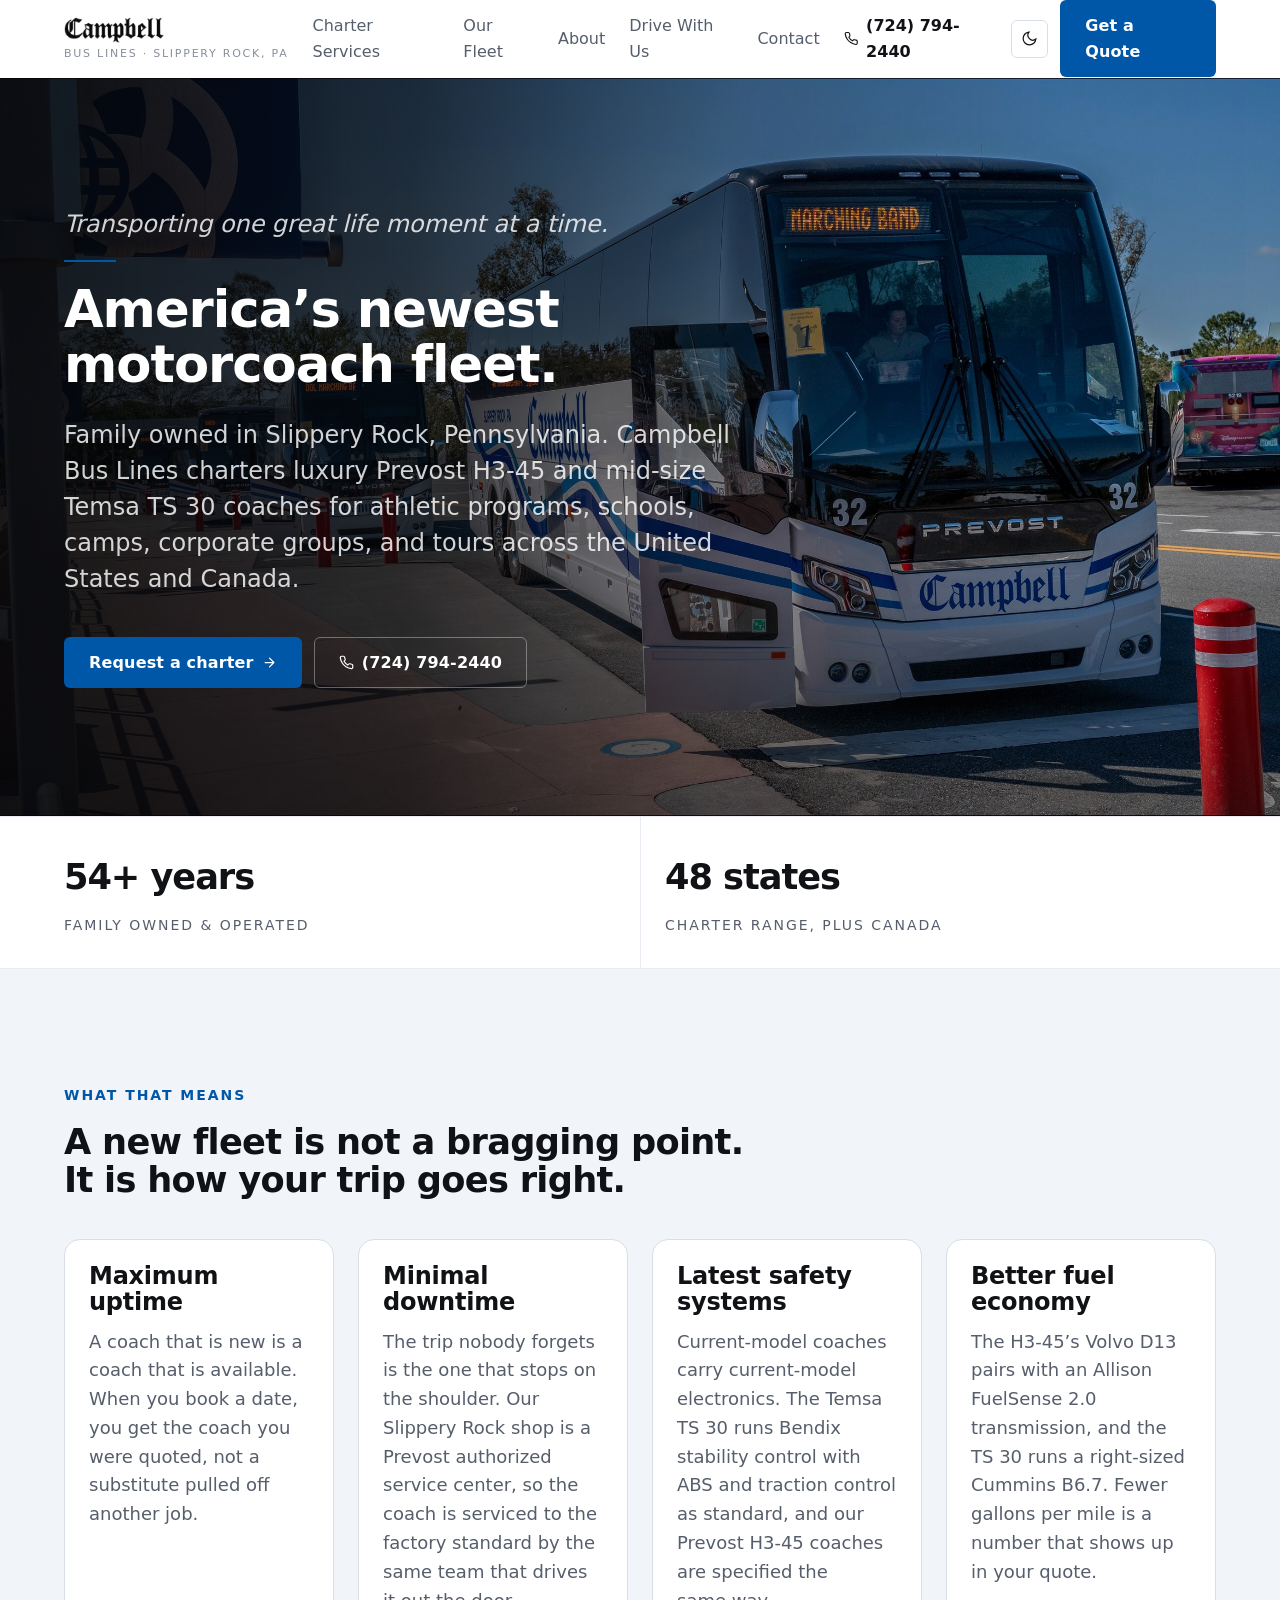
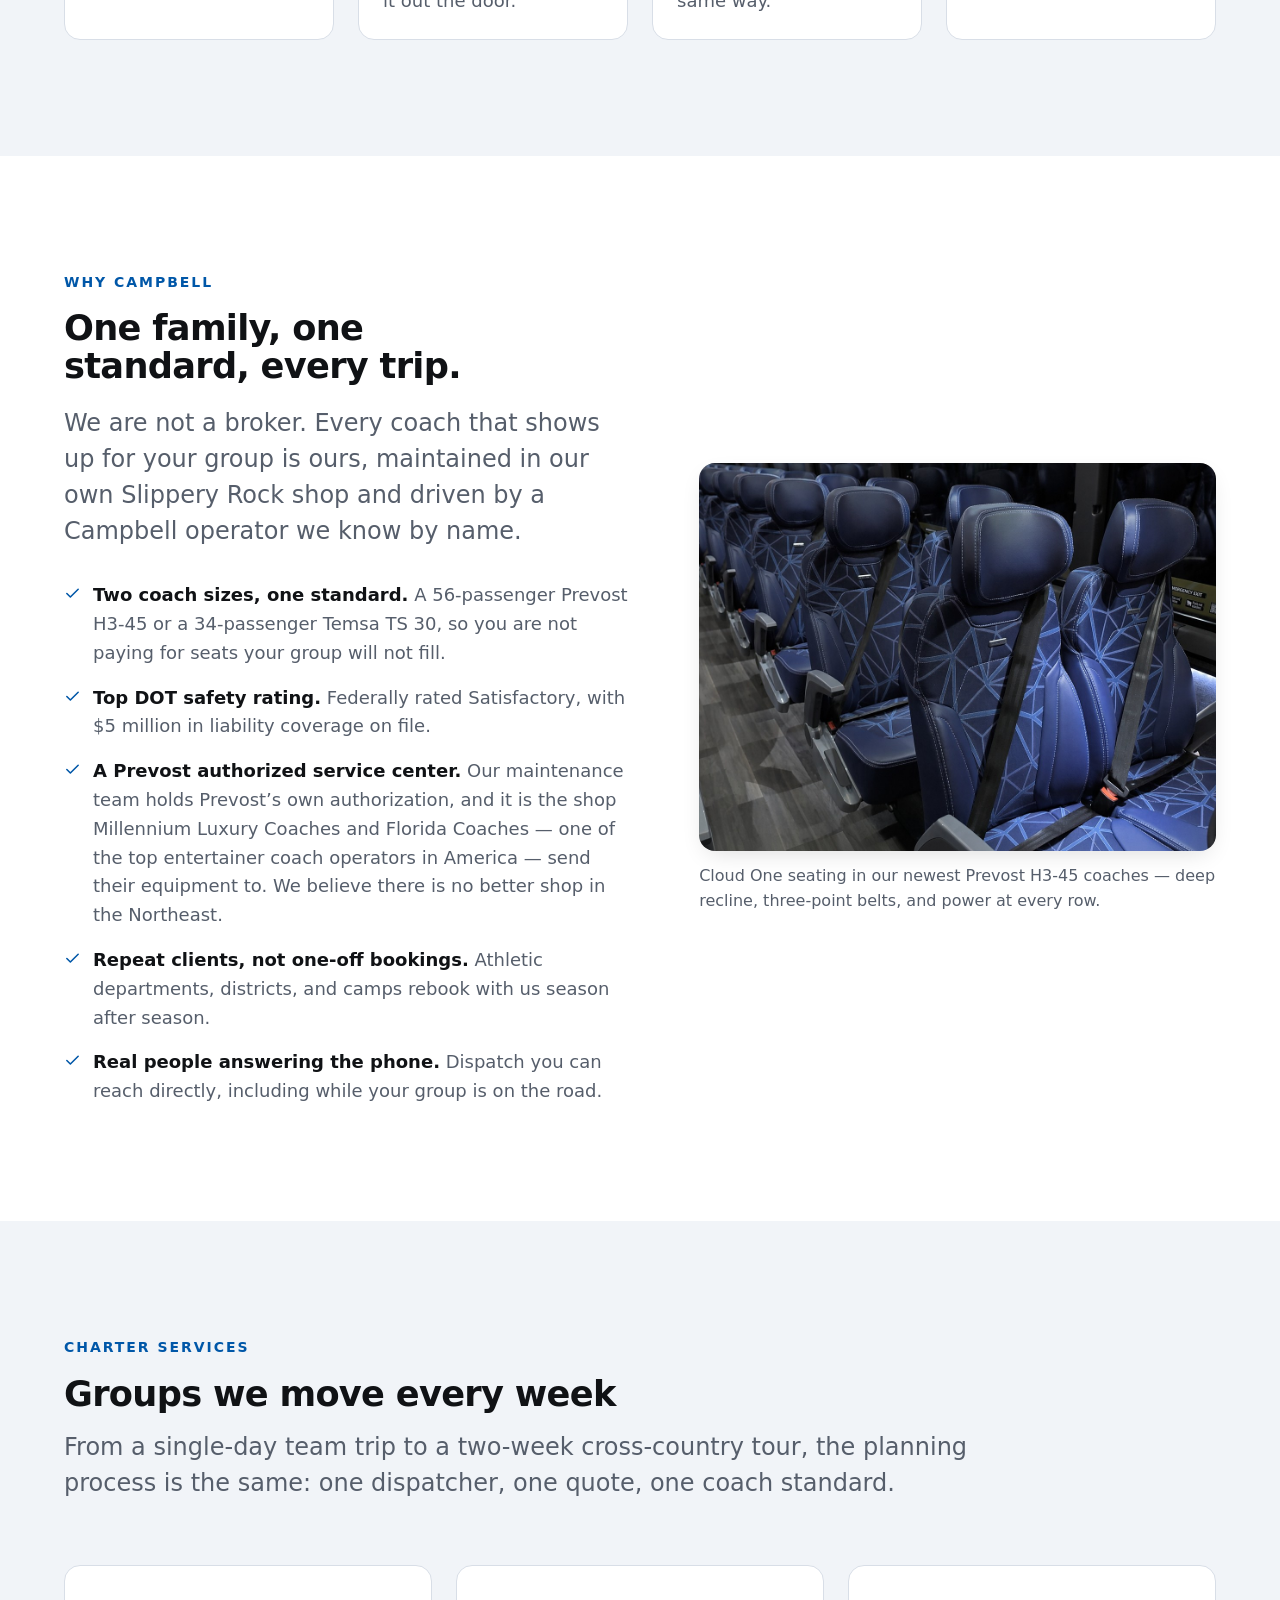
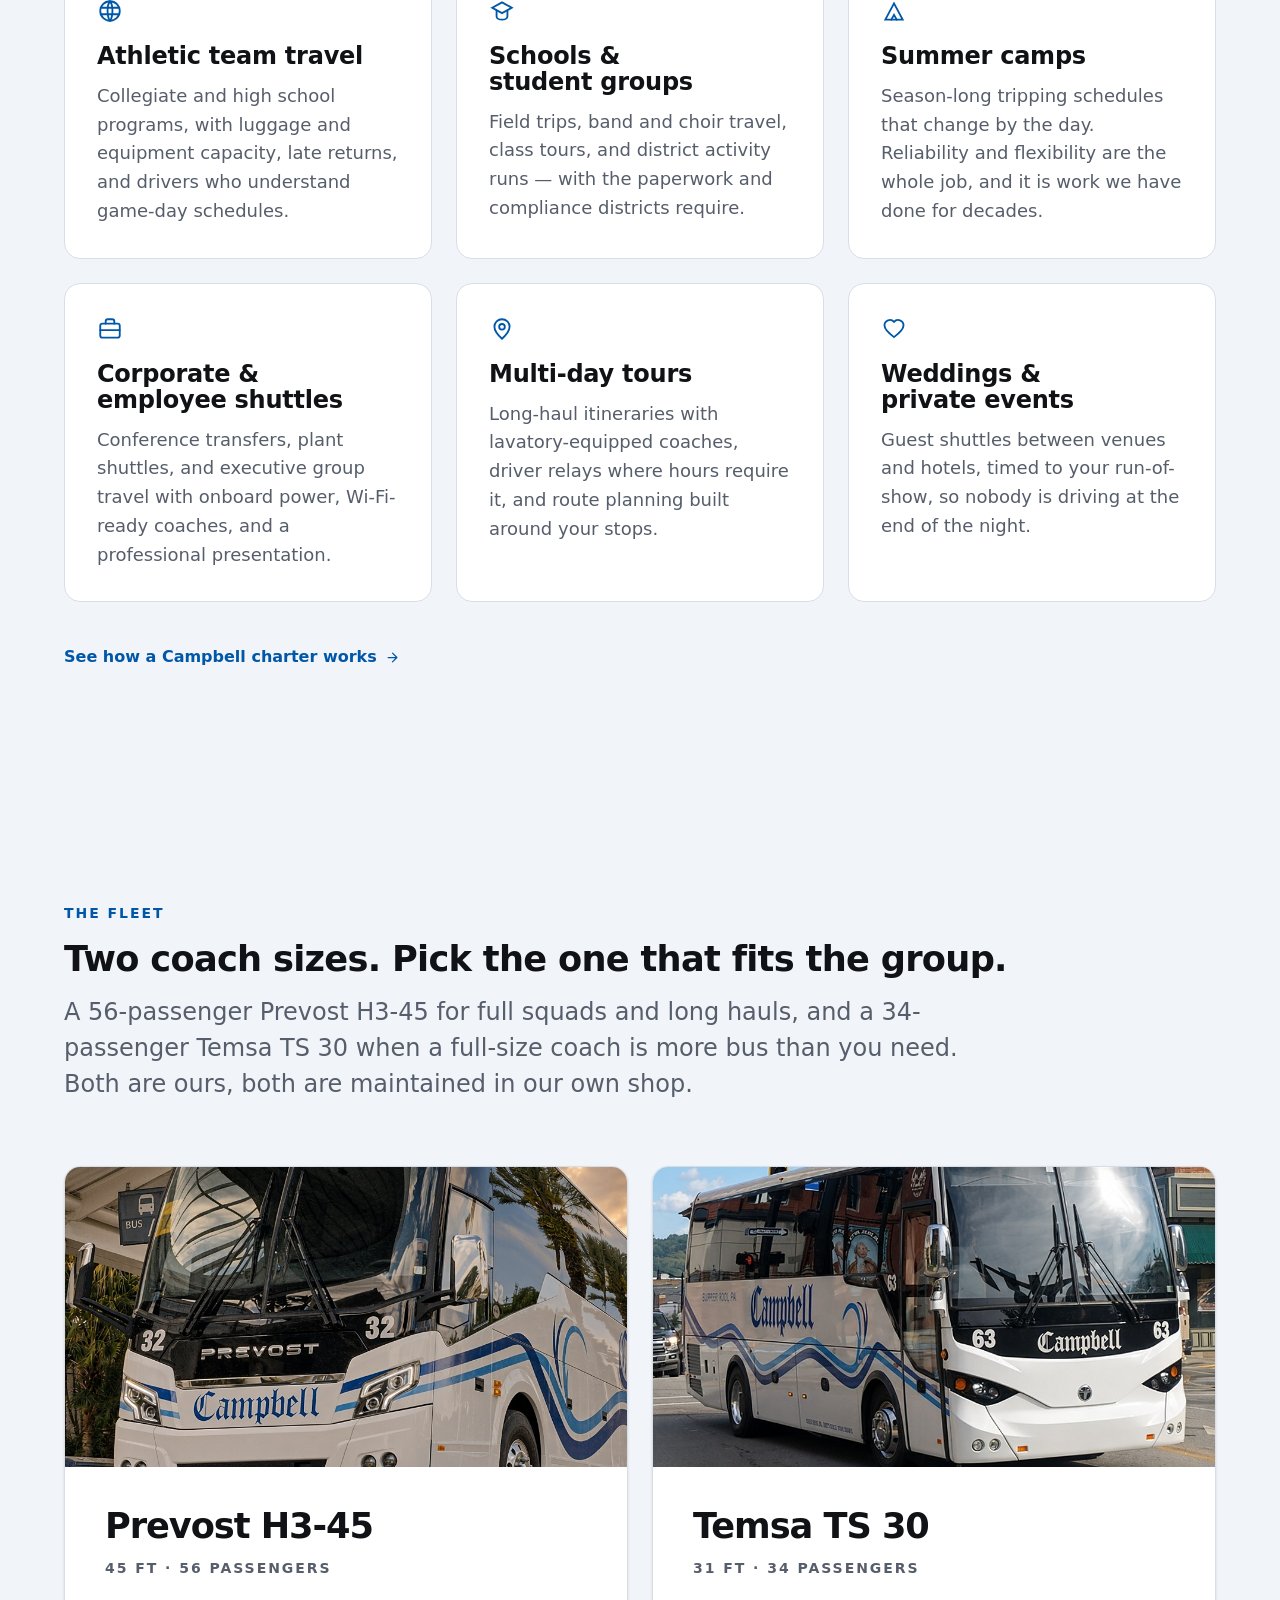
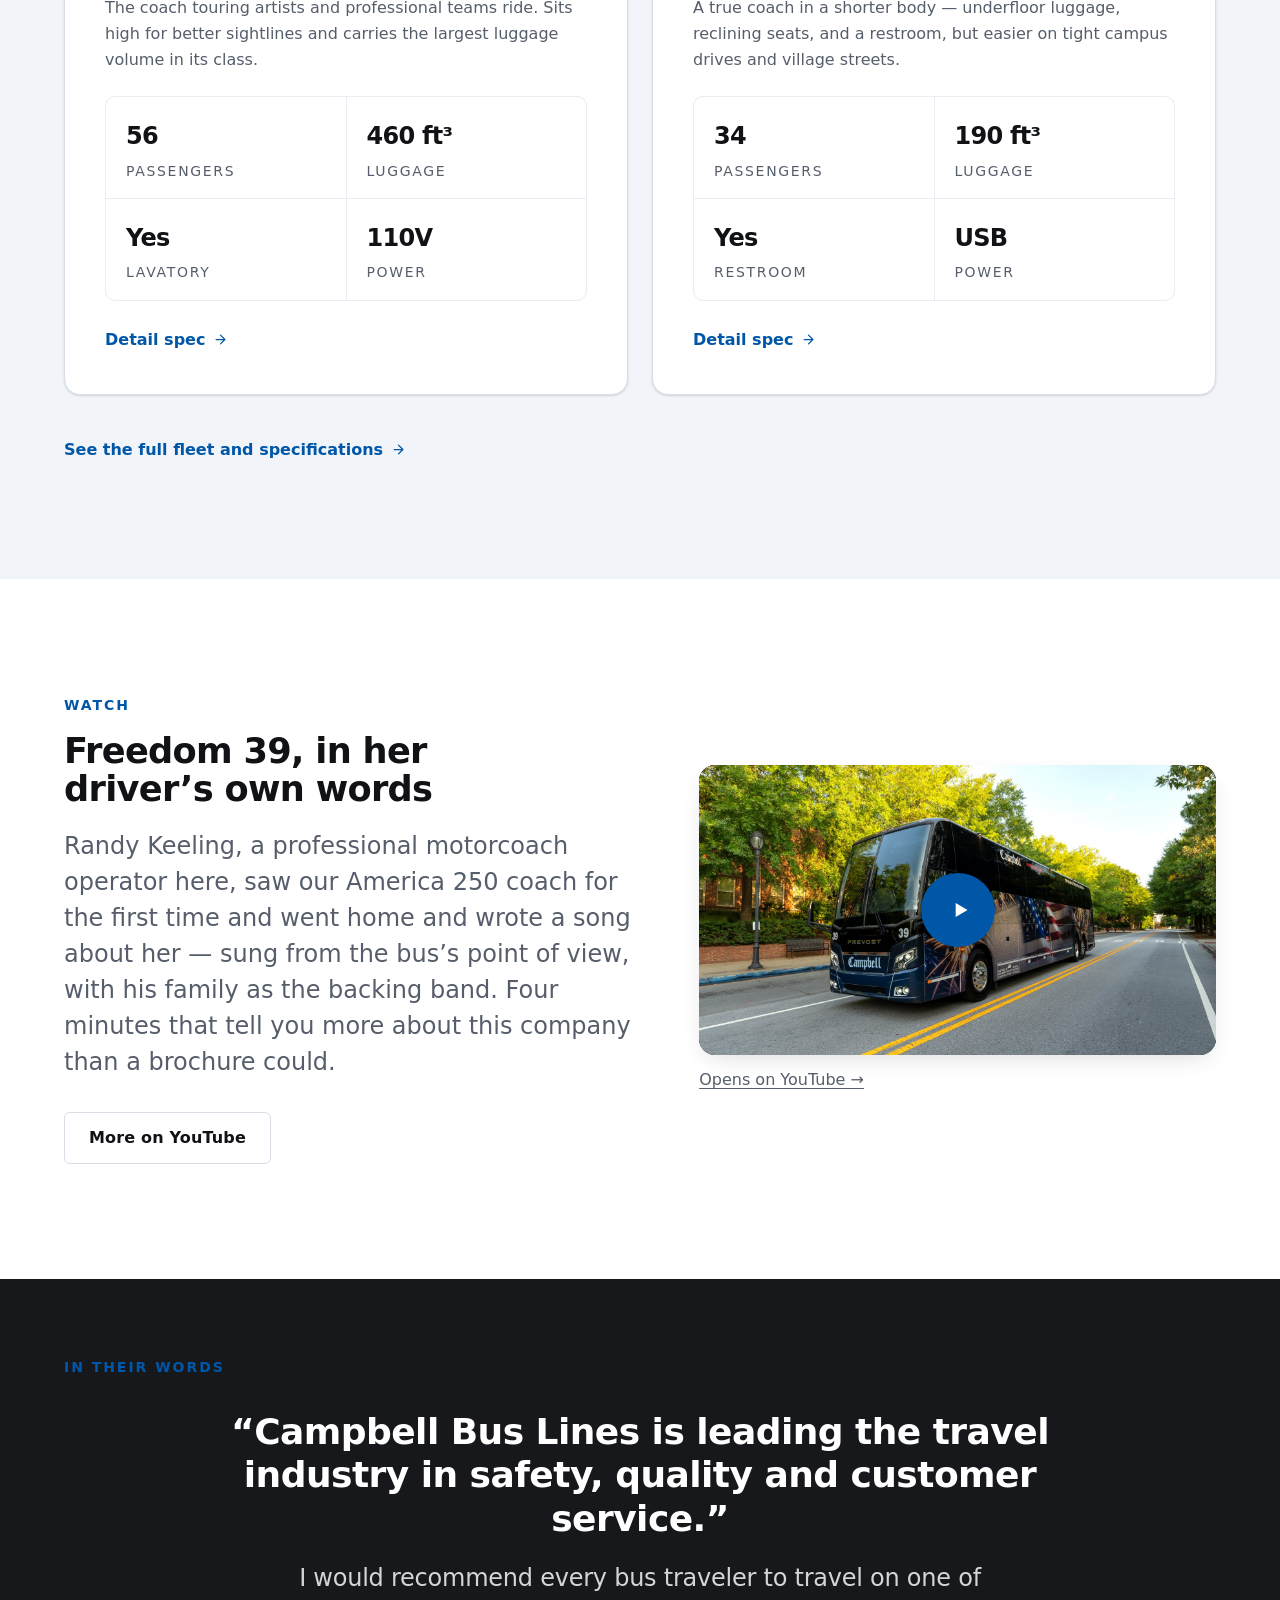
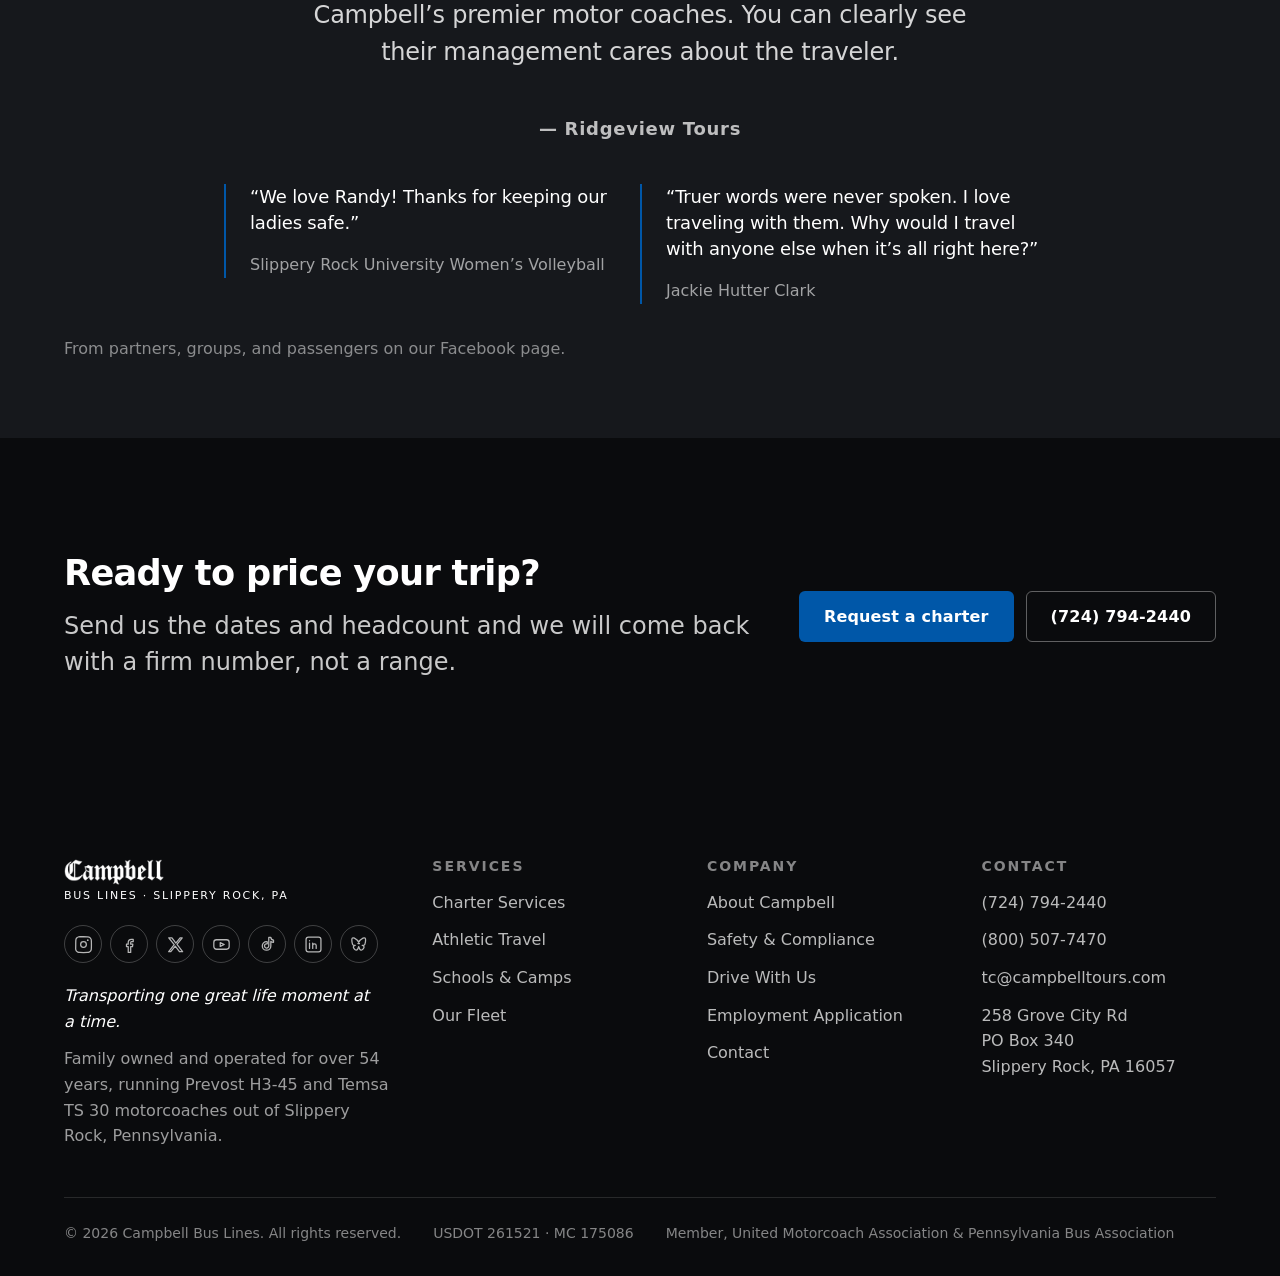
==== site/index.html @ 63ac51da "Campbell Bus Lines marketing site" ====
<!DOCTYPE html>
<html lang="en">
<head>
  <meta charset="utf-8">
  <meta name="viewport" content="width=device-width, initial-scale=1">
  <title>Campbell Bus Lines — Charter Buses & Motorcoach Rental in Slippery Rock, PA</title>
  <meta name="description" content="Family-owned charter bus company in Slippery Rock, PA, running Prevost H3-45 and Temsa TS 30 motorcoaches for athletic teams, schools, camps, corporate groups, and tours. Call (724) 794-2440.">
  <meta property="og:title" content="Campbell Bus Lines — Charter Buses & Motorcoach Rental in Slippery Rock, PA">
  <meta property="og:description" content="Family-owned charter bus company in Slippery Rock, PA, running Prevost H3-45 and Temsa TS 30 motorcoaches for athletic teams, schools, camps, corporate groups, and tours. Call (724) 794-2440.">
  <meta property="og:image" content="assets/hero-fleet-lineup.jpg">
  <meta property="og:type" content="website">
  <link rel="preconnect" href="https://api.fontshare.com" crossorigin>
  <link rel="stylesheet" href="https://api.fontshare.com/v2/css?f[]=cabinet-grotesk@700,800&f[]=satoshi@400,500,700&display=swap">
  <link rel="stylesheet" href="styles.css">
  <link rel="icon" href="favicon.svg" type="image/svg+xml">
  <script type="application/ld+json">
  {
    "@context": "https://schema.org",
    "@type": "LocalBusiness",
    "name": "Campbell Bus Lines",
    "description": "Family-owned charter bus and motorcoach company in Slippery Rock, PA, operating Prevost H3-45 and Temsa TS 30 motorcoaches.",
    "telephone": "+1-724-794-2440",
    "email": "tc@campbelltours.com",
    "url": "https://campbellbuslines.example",
    "address": {
      "@type": "PostalAddress",
      "streetAddress": "258 Grove City Rd",
      "addressLocality": "Slippery Rock",
      "addressRegion": "PA",
      "postalCode": "16057",
      "addressCountry": "US"
    },
    "areaServed": "United States and Canada"
  }
  </script>
</head>
<body>
  <header class="header">
    <div class="wrap header__inner">
      <a class="brand" href="index.html" aria-label="Campbell Bus Lines home">
        <span class="brand__text">
          <span class="brand__wordmark">
            <img class="brand__wm brand__wm--dark" src="assets/wordmark-dark.png" alt="Campbell" width="520" height="135">
            <img class="brand__wm brand__wm--light" src="assets/wordmark-light.png" alt="" width="520" height="135" aria-hidden="true">
          </span>
          <span class="brand__sub">Bus Lines &middot; Slippery Rock, PA</span>
        </span>
      </a>
      <nav class="nav" id="primary-nav" data-open="false" aria-label="Primary">
          <a href="charters.html">Charter Services</a>
          <a href="fleet.html">Our Fleet</a>
          <a href="about.html">About</a>
          <a href="drivers.html">Drive With Us</a>
          <a href="contact.html">Contact</a>
          <a class="nav__quote" href="quote.html">Get a Quote</a>
      </nav>
      <div class="header__actions">
        <a class="header__phone" href="tel:+17247942440"><svg width="15" height="15" viewBox="0 0 24 24" fill="none" stroke="currentColor" stroke-width="1.9" stroke-linecap="round"><path d="M22 16.9v3a2 2 0 0 1-2.2 2 19.8 19.8 0 0 1-8.6-3.1 19.5 19.5 0 0 1-6-6A19.8 19.8 0 0 1 2.1 4.2 2 2 0 0 1 4.1 2h3a2 2 0 0 1 2 1.7c.1 1 .4 1.9.7 2.8a2 2 0 0 1-.4 2.1L8.1 9.9a16 16 0 0 0 6 6l1.3-1.3a2 2 0 0 1 2.1-.5c.9.4 1.8.6 2.8.7a2 2 0 0 1 1.7 2z"/></svg><span>(724) 794-2440</span></a>
        <button class="icon-btn" type="button" data-theme-toggle></button>
        <a class="btn btn--primary" href="quote.html">Get a Quote</a>
        <button class="icon-btn nav-toggle" type="button" data-nav-toggle aria-controls="primary-nav" aria-expanded="false" aria-label="Toggle navigation">
          <svg width="18" height="18" viewBox="0 0 24 24" fill="none" stroke="currentColor" stroke-width="2" stroke-linecap="round"><path d="M3 6h18M3 12h18M3 18h18"/></svg>
        </button>
      </div>
    </div>
  </header>
  <main>
    <section class="hero">
      <div class="hero__media">
        <img src="assets/hero-fleet-lineup.jpg" alt="A line of Campbell Bus Lines Prevost motorcoaches waiting at a theme park bus plaza, the lead coach signed for a marching band group" width="2400" height="1350" fetchpriority="high">
      </div>
      <div class="hero__scrim"></div>
      <div class="wrap hero__inner">
        <div class="hero__content">
          <p class="hero__tagline">Transporting one great life moment at a time.</p>
          <h1>America&rsquo;s newest motorcoach fleet.</h1>
          <p>Family owned in Slippery Rock, Pennsylvania. Campbell Bus Lines charters luxury Prevost H3-45 and mid-size Temsa TS 30 coaches for athletic programs, schools, camps, corporate groups, and tours across the United States and Canada.</p>
          <div class="hero__actions">
            <a class="btn btn--primary" href="quote.html">Request a charter <svg width="15" height="15" viewBox="0 0 24 24" fill="none" stroke="currentColor" stroke-width="2" stroke-linecap="round" stroke-linejoin="round"><path d="M5 12h13M12 5l7 7-7 7"/></svg></a>
            <a class="btn btn--on-dark" href="tel:+17247942440"><svg width="15" height="15" viewBox="0 0 24 24" fill="none" stroke="currentColor" stroke-width="1.9" stroke-linecap="round"><path d="M22 16.9v3a2 2 0 0 1-2.2 2 19.8 19.8 0 0 1-8.6-3.1 19.5 19.5 0 0 1-6-6A19.8 19.8 0 0 1 2.1 4.2 2 2 0 0 1 4.1 2h3a2 2 0 0 1 2 1.7c.1 1 .4 1.9.7 2.8a2 2 0 0 1-.4 2.1L8.1 9.9a16 16 0 0 0 6 6l1.3-1.3a2 2 0 0 1 2.1-.5c.9.4 1.8.6 2.8.7a2 2 0 0 1 1.7 2z"/></svg> (724) 794-2440</a>
          </div>
        </div>
      </div>
    </section>

    <section class="stats">
      <div class="wrap stats__grid">
        <div class="stat"><div class="stat__num">54+ years</div><div class="stat__label">Family owned &amp; operated</div></div>
        <div class="stat"><div class="stat__num">48 states</div><div class="stat__label">Charter range, plus Canada</div></div>
      </div>
    </section>

    <section class="section" style="background:var(--color-surface-2)">
      <div class="wrap">
        <div class="section-head reveal" style="margin-bottom:var(--space-10)">
          <p class="eyebrow">What that means</p>
          <h2>A new fleet is not a bragging point. It is how your trip goes right.</h2>
        </div>
        <div class="cards cards--quad">
          <article class="card reveal">
            <h3>Maximum uptime</h3>
            <p>A coach that is new is a coach that is available. When you book a date, you get the coach you were quoted, not a substitute pulled off another job.</p>
          </article>
          <article class="card reveal">
            <h3>Minimal downtime</h3>
            <p>The trip nobody forgets is the one that stops on the shoulder. Our Slippery Rock shop is a Prevost authorized service center, so the coach is serviced to the factory standard by the same team that drives it out the door.</p>
          </article>
          <article class="card reveal">
            <h3>Latest safety systems</h3>
            <p>Current-model coaches carry current-model electronics. The Temsa TS 30 runs Bendix stability control with ABS and traction control as standard, and our Prevost H3-45 coaches are specified the same way.</p>
          </article>
          <article class="card reveal">
            <h3>Better fuel economy</h3>
            <p>The H3-45&rsquo;s Volvo D13 pairs with an Allison FuelSense 2.0 transmission, and the TS 30 runs a right-sized Cummins B6.7. Fewer gallons per mile is a number that shows up in your quote.</p>
          </article>
        </div>
      </div>
    </section>

    <section class="section">
      <div class="wrap">
        <div class="split">
          <div class="reveal">
            <p class="eyebrow">Why Campbell</p>
            <h2 style="font-size:var(--text-xl);margin-bottom:var(--space-5)">One family, one standard, every trip.</h2>
            <p class="lede" style="margin-bottom:var(--space-8)">We are not a broker. Every coach that shows up for your group is ours, maintained in our own Slippery Rock shop and driven by a Campbell operator we know by name.</p>
            <ul class="checklist">
              <li><svg width="17" height="17" viewBox="0 0 24 24" fill="none" stroke="currentColor" stroke-width="2.2" stroke-linecap="round" stroke-linejoin="round"><path d="M20 6 9 17l-5-5"/></svg><span><strong>Two coach sizes, one standard.</strong> A 56-passenger Prevost H3-45 or a 34-passenger Temsa TS 30, so you are not paying for seats your group will not fill.</span></li>
              <li><svg width="17" height="17" viewBox="0 0 24 24" fill="none" stroke="currentColor" stroke-width="2.2" stroke-linecap="round" stroke-linejoin="round"><path d="M20 6 9 17l-5-5"/></svg><span><strong>Top DOT safety rating.</strong> Federally rated Satisfactory, with $5 million in liability coverage on file.</span></li>
              <li><svg width="17" height="17" viewBox="0 0 24 24" fill="none" stroke="currentColor" stroke-width="2.2" stroke-linecap="round" stroke-linejoin="round"><path d="M20 6 9 17l-5-5"/></svg><span><strong>A Prevost authorized service center.</strong> Our maintenance team holds Prevost&rsquo;s own authorization, and it is the shop Millennium Luxury Coaches and Florida Coaches &mdash; one of the top entertainer coach operators in America &mdash; send their equipment to. We believe there is no better shop in the Northeast.</span></li>
              <li><svg width="17" height="17" viewBox="0 0 24 24" fill="none" stroke="currentColor" stroke-width="2.2" stroke-linecap="round" stroke-linejoin="round"><path d="M20 6 9 17l-5-5"/></svg><span><strong>Repeat clients, not one-off bookings.</strong> Athletic departments, districts, and camps rebook with us season after season.</span></li>
              <li><svg width="17" height="17" viewBox="0 0 24 24" fill="none" stroke="currentColor" stroke-width="2.2" stroke-linecap="round" stroke-linejoin="round"><path d="M20 6 9 17l-5-5"/></svg><span><strong>Real people answering the phone.</strong> Dispatch you can reach directly, including while your group is on the road.</span></li>
            </ul>
          </div>
          <div class="split__media reveal">
            <img src="assets/interior.jpg" alt="Cloud One reclining seats in blue leather and patterned fabric inside a Campbell Prevost H3-45" width="1200" height="900" loading="lazy">
            <p class="caption">Cloud One seating in our newest Prevost H3-45 coaches &mdash; deep recline, three-point belts, and power at every row.</p>
          </div>
        </div>
      </div>
    </section>

    <section class="section" style="background:var(--color-surface-2)">
      <div class="wrap">
        <div class="section-head reveal">
          <p class="eyebrow">Charter services</p>
          <h2>Groups we move every week</h2>
          <p class="lede">From a single-day team trip to a two-week cross-country tour, the planning process is the same: one dispatcher, one quote, one coach standard.</p>
        </div>
        <div class="cards">
          <article class="card reveal">
            <div class="card__icon"><svg width="26" height="26" viewBox="0 0 24 24" fill="none" stroke="currentColor" stroke-width="1.7" stroke-linecap="round"><circle cx="12" cy="12" r="9"/><path d="M12 3c3 3.2 3 14 0 18M12 3c-3 3.2-3 14 0 18M3.4 9h17.2M3.4 15h17.2"/></svg></div>
            <h3>Athletic team travel</h3>
            <p>Collegiate and high school programs, with luggage and equipment capacity, late returns, and drivers who understand game-day schedules.</p>
          </article>
          <article class="card reveal">
            <div class="card__icon"><svg width="26" height="26" viewBox="0 0 24 24" fill="none" stroke="currentColor" stroke-width="1.7" stroke-linecap="round"><path d="M3 9l9-5 9 5-9 5-9-5z"/><path d="M7 11.5V17c0 1.7 2.2 3 5 3s5-1.3 5-3v-5.5"/></svg></div>
            <h3>Schools &amp; student groups</h3>
            <p>Field trips, band and choir travel, class tours, and district activity runs — with the paperwork and compliance districts require.</p>
          </article>
          <article class="card reveal">
            <div class="card__icon"><svg width="26" height="26" viewBox="0 0 24 24" fill="none" stroke="currentColor" stroke-width="1.7" stroke-linecap="round"><path d="M4 20l8-15 8 15z"/><path d="M9.5 20l2.5-4.5 2.5 4.5"/></svg></div>
            <h3>Summer camps</h3>
            <p>Season-long tripping schedules that change by the day. Reliability and flexibility are the whole job, and it is work we have done for decades.</p>
          </article>
          <article class="card reveal">
            <div class="card__icon"><svg width="26" height="26" viewBox="0 0 24 24" fill="none" stroke="currentColor" stroke-width="1.7" stroke-linecap="round"><rect x="3" y="7" width="18" height="13" rx="2"/><path d="M8 7V5a2 2 0 0 1 2-2h4a2 2 0 0 1 2 2v2M3 13h18"/></svg></div>
            <h3>Corporate &amp; employee shuttles</h3>
            <p>Conference transfers, plant shuttles, and executive group travel with onboard power, Wi-Fi-ready coaches, and a professional presentation.</p>
          </article>
          <article class="card reveal">
            <div class="card__icon"><svg width="26" height="26" viewBox="0 0 24 24" fill="none" stroke="currentColor" stroke-width="1.7" stroke-linecap="round"><path d="M12 21s7-6.2 7-11a7 7 0 1 0-14 0c0 4.8 7 11 7 11z"/><circle cx="12" cy="10" r="2.6"/></svg></div>
            <h3>Multi-day tours</h3>
            <p>Long-haul itineraries with lavatory-equipped coaches, driver relays where hours require it, and route planning built around your stops.</p>
          </article>
          <article class="card reveal">
            <div class="card__icon"><svg width="26" height="26" viewBox="0 0 24 24" fill="none" stroke="currentColor" stroke-width="1.7" stroke-linecap="round"><path d="M20.8 8.6a5 5 0 0 0-8.8-3.2A5 5 0 0 0 3.2 8.6C3.2 13 12 19.5 12 19.5s8.8-6.5 8.8-10.9z"/></svg></div>
            <h3>Weddings &amp; private events</h3>
            <p>Guest shuttles between venues and hotels, timed to your run-of-show, so nobody is driving at the end of the night.</p>
          </article>
        </div>
        <p style="margin-top:var(--space-10)"><a class="link-arrow" href="charters.html">See how a Campbell charter works <svg width="15" height="15" viewBox="0 0 24 24" fill="none" stroke="currentColor" stroke-width="2" stroke-linecap="round" stroke-linejoin="round"><path d="M5 12h13M12 5l7 7-7 7"/></svg></a></p>
      </div>
    </section>

    <section class="section" style="background:var(--color-surface-2)">
      <div class="wrap">
        <div class="section-head reveal">
          <p class="eyebrow">The fleet</p>
          <h2>Two coach sizes. Pick the one that fits the group.</h2>
          <p class="lede">A 56-passenger Prevost H3-45 for full squads and long hauls, and a 34-passenger Temsa TS 30 when a full-size coach is more bus than you need. Both are ours, both are maintained in our own shop.</p>
        </div>
        <div class="showroom showroom--2up">
          <article class="coach reveal">
            <div class="coach__media">
              <picture>
                <source media="(max-width: 760px)" srcset="assets/coach-h345-mobile.jpg">
                <img src="assets/coach-h345.jpg" alt="A white Prevost H3-45 luxury touring motorcoach in Campbell livery" width="1600" height="1066" loading="lazy">
              </picture>
            </div>
            <div class="coach__body">
              <div class="coach__head">
                <h3 class="coach__name">Prevost H3-45</h3>
                <span class="coach__sub">45 ft &middot; 56 passengers</span>
              </div>
              <p class="coach__lede">The coach touring artists and professional teams ride. Sits high for better sightlines and carries the largest luggage volume in its class.</p>
              <div class="coach__figures"><div class="figure"><div class="figure__num">56</div><div class="figure__label">Passengers</div></div><div class="figure"><div class="figure__num">460 ft&sup3;</div><div class="figure__label">Luggage</div></div><div class="figure"><div class="figure__num">Yes</div><div class="figure__label">Lavatory</div></div><div class="figure"><div class="figure__num">110V</div><div class="figure__label">Power</div></div></div>
              <a class="link-arrow" href="fleet.html">Detail spec <svg width="15" height="15" viewBox="0 0 24 24" fill="none" stroke="currentColor" stroke-width="2" stroke-linecap="round" stroke-linejoin="round"><path d="M5 12h13M12 5l7 7-7 7"/></svg></a>
            </div>
          </article>
          <article class="coach reveal">
            <div class="coach__media">
              <picture>
                <source media="(max-width: 760px)" srcset="assets/coach-ts30-mobile.jpg">
                <img src="assets/coach-ts30.jpg" alt="A white Temsa TS 30 mid-size coach in Campbell livery" width="1600" height="1066" loading="lazy">
              </picture>
            </div>
            <div class="coach__body">
              <div class="coach__head">
                <h3 class="coach__name">Temsa TS 30</h3>
                <span class="coach__sub">31 ft &middot; 34 passengers</span>
              </div>
              <p class="coach__lede">A true coach in a shorter body — underfloor luggage, reclining seats, and a restroom, but easier on tight campus drives and village streets.</p>
              <div class="coach__figures"><div class="figure"><div class="figure__num">34</div><div class="figure__label">Passengers</div></div><div class="figure"><div class="figure__num">190 ft&sup3;</div><div class="figure__label">Luggage</div></div><div class="figure"><div class="figure__num">Yes</div><div class="figure__label">Restroom</div></div><div class="figure"><div class="figure__num">USB</div><div class="figure__label">Power</div></div></div>
              <a class="link-arrow" href="fleet.html">Detail spec <svg width="15" height="15" viewBox="0 0 24 24" fill="none" stroke="currentColor" stroke-width="2" stroke-linecap="round" stroke-linejoin="round"><path d="M5 12h13M12 5l7 7-7 7"/></svg></a>
            </div>
          </article>
        </div>
        <p style="margin-top:var(--space-10)"><a class="link-arrow" href="fleet.html">See the full fleet and specifications <svg width="15" height="15" viewBox="0 0 24 24" fill="none" stroke="currentColor" stroke-width="2" stroke-linecap="round" stroke-linejoin="round"><path d="M5 12h13M12 5l7 7-7 7"/></svg></a></p>
      </div>
    </section>

    <section class="section">
      <div class="wrap">
        <div class="split">
          <div class="reveal">
            <p class="eyebrow">Watch</p>
            <h2 style="font-size:var(--text-xl);margin-bottom:var(--space-5)">Freedom 39, in her driver’s own words</h2>
            <p class="lede" style="margin-bottom:var(--space-8)">Randy Keeling, a professional motorcoach operator here, saw our America 250 coach for the first time and went home and wrote a song about her — sung from the bus’s point of view, with his family as the backing band. Four minutes that tell you more about this company than a brochure could.</p>
            <a class="btn btn--ghost" href="https://www.youtube.com/@campbellbuspa" target="_blank" rel="noopener noreferrer">More on YouTube</a>
          </div>
          <div class="reveal">
            <a class="video" href="https://youtu.be/upIA_kOGDcA" target="_blank" rel="noopener noreferrer" aria-label="Watch Freedom 39, in her driver’s own words on YouTube">
            <span class="video__play" aria-hidden="true">
              <span class="video__ring"><svg width="26" height="26" viewBox="0 0 24 24" fill="currentColor" aria-hidden="true"><path d="M8 5.5v13l11-6.5z"/></svg></span>
            </span>
            <img src="assets/freedom39-poster.jpg" alt="Freedom 39, the America 250 commemorative Prevost H3-45, parked on a tree-lined street" width="1600" height="900" loading="lazy">
          </a>
          <p class="video__fallback"><a href="https://youtu.be/upIA_kOGDcA" target="_blank" rel="noopener noreferrer">Opens on YouTube &rarr;</a></p>
          </div>
        </div>
      </div>
    </section>

    <section class="section section--tight band">
      <div class="wrap">
        <p class="eyebrow">In their words</p>
        <figure class="quote quote--feature" style="margin-top:var(--space-8)">
          <blockquote>
            <span class="quote__lead">&ldquo;Campbell Bus Lines is leading the travel industry in safety, quality and customer service.&rdquo;</span>
            <span class="quote__rest">I would recommend every bus traveler to travel on one of Campbell&rsquo;s premier motor coaches. You can clearly see their management cares about the traveler.</span>
          </blockquote>
          <figcaption style="color:rgba(255,255,255,.72)">&mdash; Ridgeview Tours</figcaption>
        </figure>
        <div class="quotes quotes--wall" style="margin-top:var(--space-10)">
          <figure class="quote"><blockquote>&ldquo;We love Randy! Thanks for keeping our ladies safe.&rdquo;</blockquote><figcaption>Slippery Rock University Women&rsquo;s Volleyball</figcaption></figure>
          <figure class="quote"><blockquote>&ldquo;Truer words were never spoken. I love traveling with them. Why would I travel with anyone else when it&rsquo;s all right here?&rdquo;</blockquote><figcaption>Jackie Hutter Clark</figcaption></figure>
        </div>
        <p class="muted" style="margin-top:var(--space-8);font-size:var(--text-sm);color:rgba(255,255,255,.5)">From partners, groups, and passengers on our Facebook page.</p>
      </div>
    </section>

    <section class="section band" style="background:var(--color-ink)">
      <div class="wrap band__inner">
        <div>
          <h2 style="margin-bottom:var(--space-4)">Ready to price your trip?</h2>
          <p class="lede">Send us the dates and headcount and we will come back with a firm number, not a range.</p>
        </div>
        <div style="display:flex;flex-wrap:wrap;gap:var(--space-3)">
          <a class="btn btn--primary" href="quote.html">Request a charter</a>
          <a class="btn btn--on-dark" href="tel:+17247942440">(724) 794-2440</a>
        </div>
      </div>
    </section>
  </main>
  <footer class="footer">
    <div class="wrap">
      <div class="footer__grid">
        <div>
          <a class="brand" href="index.html" aria-label="Campbell Bus Lines home">
        <span class="brand__text">
          <span class="brand__wordmark">
            <img class="brand__wm brand__wm--dark" src="assets/wordmark-dark.png" alt="Campbell" width="520" height="135">
            <img class="brand__wm brand__wm--light" src="assets/wordmark-light.png" alt="" width="520" height="135" aria-hidden="true">
          </span>
          <span class="brand__sub">Bus Lines &middot; Slippery Rock, PA</span>
        </span>
      </a>
          <div class="social-row social-row--footer"><a class="social-link" href="https://www.instagram.com/campbellbuspa/" target="_blank" rel="noopener noreferrer" aria-label="Campbell Bus Lines on Instagram" title="Instagram"><svg width="19" height="19" viewBox="0 0 24 24" fill="none" stroke="currentColor" stroke-width="1.6" stroke-linecap="round" stroke-linejoin="round" aria-hidden="true"><path d="M12 2.2c3.2 0 3.6 0 4.9.07 1.2.05 1.8.25 2.2.42.6.23 1 .5 1.4 1 .5.4.8.8 1 1.4.2.4.4 1 .4 2.2.1 1.3.1 1.7.1 4.9s0 3.6-.1 4.9c0 1.2-.2 1.8-.4 2.2a3.7 3.7 0 0 1-1 1.4c-.4.5-.8.8-1.4 1-.4.2-1 .4-2.2.4-1.3.1-1.7.1-4.9.1s-3.6 0-4.9-.1c-1.2 0-1.8-.2-2.2-.4a3.7 3.7 0 0 1-1.4-1 3.7 3.7 0 0 1-1-1.4c-.2-.4-.4-1-.4-2.2C2.2 15.6 2.2 15.2 2.2 12s0-3.6.1-4.9c0-1.2.2-1.8.4-2.2a3.7 3.7 0 0 1 1-1.4c.4-.5.8-.8 1.4-1 .4-.2 1-.4 2.2-.4C8.4 2.2 8.8 2.2 12 2.2z"/><circle cx="12" cy="12" r="3.6"/><circle cx="17.4" cy="6.6" r="1.1" fill="currentColor" stroke="none"/></svg></a><a class="social-link" href="https://www.facebook.com/campbellbuspa" target="_blank" rel="noopener noreferrer" aria-label="Campbell Bus Lines on Facebook" title="Facebook"><svg width="19" height="19" viewBox="0 0 24 24" fill="none" stroke="currentColor" stroke-width="1.6" stroke-linecap="round" stroke-linejoin="round" aria-hidden="true"><path d="M14.5 8.5h2.2V5.6h-2.4c-2.4 0-3.9 1.5-3.9 4v2H8.2v3h2.2V22h3.1v-7.4h2.3l.4-3h-2.7v-1.7c0-.9.3-1.4 1-1.4z"/></svg></a><a class="social-link" href="https://x.com/campbellbuspa" target="_blank" rel="noopener noreferrer" aria-label="Campbell Bus Lines on X" title="X"><svg width="19" height="19" viewBox="0 0 24 24" fill="none" stroke="currentColor" stroke-width="1.6" stroke-linecap="round" stroke-linejoin="round" aria-hidden="true"><path d="M3.5 3.5h4l5 6.7 5.3-6.7h2.7l-6.6 8.3 7.1 9.2h-4l-5.3-7-5.6 7H3.4l7-8.8z"/></svg></a><a class="social-link" href="https://www.youtube.com/@campbellbuspa" target="_blank" rel="noopener noreferrer" aria-label="Campbell Bus Lines on YouTube" title="YouTube"><svg width="19" height="19" viewBox="0 0 24 24" fill="none" stroke="currentColor" stroke-width="1.6" stroke-linecap="round" stroke-linejoin="round" aria-hidden="true"><rect x="2.3" y="6" width="19.4" height="12" rx="3.4"/><path d="M10.4 9.6l5 2.4-5 2.4z"/></svg></a><a class="social-link" href="https://www.tiktok.com/@campbellbuspa" target="_blank" rel="noopener noreferrer" aria-label="Campbell Bus Lines on TikTok" title="TikTok"><svg width="19" height="19" viewBox="0 0 24 24" fill="none" stroke="currentColor" stroke-width="1.6" stroke-linecap="round" stroke-linejoin="round" aria-hidden="true"><path d="M13.6 3h2.6c.2 2 1.4 3.4 3.4 3.6v2.6c-1.3 0-2.5-.4-3.4-1.1v5.7a5.4 5.4 0 1 1-5.4-5.4c.3 0 .6 0 .9.1v2.7a2.7 2.7 0 1 0 1.9 2.6z"/></svg></a><a class="social-link" href="https://www.linkedin.com/company/campbell-bus-lines" target="_blank" rel="noopener noreferrer" aria-label="Campbell Bus Lines on LinkedIn" title="LinkedIn"><svg width="19" height="19" viewBox="0 0 24 24" fill="none" stroke="currentColor" stroke-width="1.6" stroke-linecap="round" stroke-linejoin="round" aria-hidden="true"><rect x="2.6" y="2.6" width="18.8" height="18.8" rx="3"/><path d="M7 10.4V17M7 7.2v.1M11 17v-3.6a2.2 2.2 0 0 1 4.4 0V17M11 10.4V17"/></svg></a><a class="social-link" href="https://bsky.app/profile/campbellbuspa.bsky.social" target="_blank" rel="noopener noreferrer" aria-label="Campbell Bus Lines on Bluesky" title="Bluesky"><svg width="19" height="19" viewBox="0 0 24 24" fill="none" stroke="currentColor" stroke-width="1.6" stroke-linecap="round" stroke-linejoin="round" aria-hidden="true"><path d="M12 10.8C10.9 8.7 8 4.9 5.6 3.9 3.2 2.9 2.3 4.2 2.3 6c0 1.5.6 4.9.9 5.6.6 1.4 2 1.8 3.4 1.6-2.3.4-3 1.9-1.7 3.7 1.3 1.8 3.4 3.2 4.6 1.2.5-.8 1-2.3 1.5-3.5.5 1.2 1 2.7 1.5 3.5 1.2 2 3.3.6 4.6-1.2 1.3-1.8.6-3.3-1.7-3.7 1.4.2 2.8-.2 3.4-1.6.3-.7.9-4.1.9-5.6 0-1.8-.9-3.1-3.3-2.1-2.4 1-5.3 4.8-6.4 6.9z"/></svg></a></div>
          <p class="muted" style="margin-top:var(--space-5);max-width:34ch;font-size:var(--text-sm);color:rgba(255,255,255,.6)">
            <em class="footer__tagline">Transporting one great life moment at a time.</em>
            Family owned and operated for over 54 years, running Prevost H3-45 and Temsa TS 30 motorcoaches out of Slippery Rock, Pennsylvania.
          </p>
        </div>
        <div>
          <h3>Services</h3>
          <ul>
            <li><a href="charters.html">Charter Services</a></li>
            <li><a href="charters.html#athletics">Athletic Travel</a></li>
            <li><a href="charters.html#schools">Schools &amp; Camps</a></li>
            <li><a href="fleet.html">Our Fleet</a></li>
          </ul>
        </div>
        <div>
          <h3>Company</h3>
          <ul>
            <li><a href="about.html">About Campbell</a></li>
            <li><a href="about.html#safety">Safety &amp; Compliance</a></li>
            <li><a href="drivers.html">Drive With Us</a></li>
            <li><a href="apply.html">Employment Application</a></li>
            <li><a href="contact.html">Contact</a></li>
          </ul>
        </div>
        <div>
          <h3>Contact</h3>
          <ul>
            <li><a href="tel:+17247942440">(724) 794-2440</a></li>
            <li><a href="tel:+18005077470">(800) 507-7470</a></li>
            <li><a href="mailto:tc@campbelltours.com">tc@campbelltours.com</a></li>
            <li>258 Grove City Rd<br>PO Box 340<br>Slippery Rock, PA 16057</li>
          </ul>
        </div>
      </div>
      <div class="footer__bottom">
        <span>&copy; 2026 Campbell Bus Lines. All rights reserved.</span>
        <span>USDOT 261521 &middot; MC 175086</span>
        <span>Member, United Motorcoach Association &amp; Pennsylvania Bus Association</span>
      </div>
    </div>
  </footer>
  <script src="main.js"></script>
</body>
</html>
---- site/styles.css ----
/* Campbell Bus Lines — design tokens + base */
:root {
  --text-xs: clamp(0.75rem, 0.7rem + 0.25vw, 0.875rem);
  --text-sm: clamp(0.875rem, 0.8rem + 0.35vw, 1rem);
  --text-base: clamp(1rem, 0.95rem + 0.25vw, 1.125rem);
  --text-lg: clamp(1.125rem, 1rem + 0.75vw, 1.5rem);
  --text-xl: clamp(1.5rem, 1.2rem + 1.25vw, 2.25rem);
  --text-2xl: clamp(2rem, 1.2rem + 2.5vw, 3.5rem);
  --text-3xl: clamp(2.5rem, 1rem + 4vw, 4.5rem);

  --space-1: .25rem; --space-2: .5rem; --space-3: .75rem; --space-4: 1rem;
  --space-5: 1.25rem; --space-6: 1.5rem; --space-8: 2rem; --space-10: 2.5rem;
  --space-12: 3rem; --space-16: 4rem; --space-20: 5rem; --space-24: 6rem; --space-32: 8rem;

  --radius-sm: .375rem; --radius-md: .625rem; --radius-lg: 1rem;
  --font-display: 'Cabinet Grotesk', 'Satoshi', system-ui, sans-serif;
  --font-body: 'Satoshi', 'Inter', system-ui, sans-serif;
  --maxw: 1200px;
  --ease: cubic-bezier(.16,1,.3,1);
}

:root, [data-theme='light'] {
  /* Livery palette: PREV 000 white body, MIX 571 black, 3M Olympic Blue 220-57 */
  --color-bg: #ffffff;
  --color-surface: #ffffff;
  --color-surface-2: #f1f4f8;
  --color-surface-offset: #e7ecf3;
  --color-ink: #0a0b0d;          /* coach black, MIX 571 */
  --color-ink-2: #16181c;
  --color-text: #101215;
  --color-text-muted: #565e6b;
  --color-text-faint: #878f9c;
  --color-text-inverse: #ffffff;
  --color-border: #d8dee7;
  --color-divider: #e9edf3;
  --color-accent: #0057a8;       /* Olympic Blue */
  --color-accent-hover: #00457f;
  --color-accent-soft: #e4eef9;
  --shadow-sm: 0 1px 2px rgba(10,11,13,.08), 0 1px 3px rgba(10,11,13,.06);
  --shadow-md: 0 8px 24px -8px rgba(10,11,13,.16);
  --shadow-lg: 0 24px 60px -20px rgba(10,11,13,.26);
}

[data-theme='dark'] {
  --color-bg: #0a0b0d;
  --color-surface: #14161a;
  --color-surface-2: #1a1d22;
  --color-surface-offset: #22262d;
  --color-ink: #000000;
  --color-ink-2: #121418;
  --color-text: #eaedf2;
  --color-text-muted: #9ba3b0;
  --color-text-faint: #6e7683;
  --color-text-inverse: #0a0b0d;
  --color-border: #2a2f37;
  --color-divider: #1f232a;
  --color-accent: #59a5f0;
  --color-accent-hover: #7fbcf7;
  --color-accent-soft: #10233a;
  --shadow-sm: 0 1px 2px rgba(0,0,0,.4);
  --shadow-md: 0 8px 24px -8px rgba(0,0,0,.55);
  --shadow-lg: 0 24px 60px -20px rgba(0,0,0,.7);
}

*, *::before, *::after { box-sizing: border-box; }
* { margin: 0; }
html { -webkit-text-size-adjust: 100%; scroll-behavior: smooth; }
body {
  background: var(--color-bg);
  color: var(--color-text);
  font-family: var(--font-body);
  font-size: var(--text-base);
  line-height: 1.6;
  -webkit-font-smoothing: antialiased;
  overflow-x: hidden;
}
img, svg, video { display: block; max-width: 100%; }
img { height: auto; }
a { color: inherit; text-decoration: none; }
h1, h2, h3, h4 { font-family: var(--font-display); line-height: 1.08; letter-spacing: -.02em; font-weight: 700; text-wrap: balance; }
p { text-wrap: pretty; }
:focus-visible { outline: 2px solid var(--color-accent); outline-offset: 3px; border-radius: var(--radius-sm); }

.wrap { width: 100%; max-width: var(--maxw); margin-inline: auto; padding-inline: var(--space-6); }
.section { padding-block: clamp(var(--space-16), 9vw, var(--space-32)); }
.section--tight { padding-block: clamp(var(--space-12), 6vw, var(--space-20)); }
.eyebrow {
  font-size: var(--text-xs); letter-spacing: .14em; text-transform: uppercase;
  font-weight: 600; color: var(--color-accent); margin-bottom: var(--space-4);
}
.lede { font-size: var(--text-lg); color: var(--color-text-muted); max-width: 62ch; line-height: 1.5; }
.muted { color: var(--color-text-muted); }
.rule { height: 1px; background: var(--color-divider); border: 0; }

/* ---------- buttons ---------- */
.btn {
  display: inline-flex; align-items: center; gap: var(--space-2);
  font-size: var(--text-sm); font-weight: 600; letter-spacing: .01em;
  padding: var(--space-3) var(--space-6); border-radius: var(--radius-sm);
  border: 1px solid transparent; cursor: pointer; font-family: var(--font-body);
  transition: background .2s var(--ease), color .2s var(--ease), border-color .2s var(--ease), transform .2s var(--ease);
}
.btn:hover { transform: translateY(-1px); }
.btn--primary { background: var(--color-accent); color: #fff; }
.btn--primary:hover { background: var(--color-accent-hover); }
[data-theme='dark'] .btn--primary { color: #05121f; }
.btn--ghost { border-color: var(--color-border); color: var(--color-text); }
.btn--ghost:hover { border-color: var(--color-text); }
.btn--on-dark { border-color: rgba(255,255,255,.35); color: #fff; }
.btn--on-dark:hover { background: rgba(255,255,255,.1); border-color: #fff; }
.link-arrow { display: inline-flex; align-items: center; gap: var(--space-2); font-size: var(--text-sm); font-weight: 600; color: var(--color-accent); }
.link-arrow svg { transition: transform .25s var(--ease); }
.link-arrow:hover svg { transform: translateX(4px); }

/* ---------- header ---------- */
.header {
  position: sticky; top: 0; z-index: 60;
  background: color-mix(in oklab, var(--color-bg) 88%, transparent);
  backdrop-filter: blur(14px);
  border-bottom: 1px solid transparent;
  transition: border-color .3s var(--ease), background .3s var(--ease);
}
.header--scrolled { border-bottom-color: var(--color-divider); }
.header__inner { display: flex; align-items: center; gap: var(--space-6); min-height: 74px; }
.brand { display: flex; align-items: center; gap: var(--space-3); flex-shrink: 0; }
.brand__mark { color: var(--color-accent); }
.brand__text { display: flex; flex-direction: column; line-height: 1.05; }
.brand__name { font-family: var(--font-display); font-weight: 700; font-size: 1.0625rem; letter-spacing: -.01em; }
.brand__sub { font-size: .6875rem; letter-spacing: .16em; text-transform: uppercase; color: var(--color-text-faint); }
.nav { display: flex; align-items: center; gap: var(--space-6); margin-left: auto; }
.nav a { font-size: var(--text-sm); font-weight: 500; color: var(--color-text-muted); position: relative; padding-block: var(--space-1); }
.nav a:hover { color: var(--color-text); }
.nav a[aria-current='page'] { color: var(--color-text); }
.nav a[aria-current='page']::after {
  content: ''; position: absolute; left: 0; right: 0; bottom: -2px; height: 2px; background: var(--color-accent);
}
.header__actions { display: flex; align-items: center; gap: var(--space-3); }
.header__phone { display: inline-flex; align-items: center; gap: var(--space-2); font-size: var(--text-sm); font-weight: 600; }
.icon-btn {
  display: grid; place-items: center; width: 38px; height: 38px; border-radius: var(--radius-sm);
  border: 1px solid var(--color-border); background: transparent; color: var(--color-text); cursor: pointer;
  transition: background .2s var(--ease);
}
.icon-btn:hover { background: var(--color-surface-2); }
.nav-toggle { display: none; }
@media (max-width: 940px) {
  .nav {
    position: fixed; inset: 74px 0 auto; flex-direction: column; align-items: flex-start;
    gap: 0; background: var(--color-bg); border-bottom: 1px solid var(--color-divider);
    padding: var(--space-4) var(--space-6) var(--space-8); margin: 0;
    transform: translateY(-120%); transition: transform .35s var(--ease); visibility: hidden;
  }
  .nav[data-open='true'] { transform: translateY(0); visibility: visible; }
  .nav a { font-size: var(--text-lg); font-family: var(--font-display); color: var(--color-text); padding-block: var(--space-3); width: 100%; border-bottom: 1px solid var(--color-divider); }
  .nav a[aria-current='page']::after { display: none; }
  .nav-toggle { display: grid; }
  .header__phone span { display: none; }
}

/* ---------- hero ---------- */
.hero { position: relative; background: var(--color-ink); color: #fff; overflow: hidden; }
.hero__media { position: absolute; inset: 0; }
.hero__media img { width: 100%; height: 100%; object-fit: cover; object-position: 60% 50%; opacity: 1; }
.hero__scrim {
  position: absolute; inset: 0;
  background: linear-gradient(to right, rgba(5,6,8,.88) 0%, rgba(5,6,8,.7) 32%, rgba(5,6,8,.28) 58%, rgba(5,6,8,.04) 82%, rgba(5,6,8,0) 100%),
              linear-gradient(to top, rgba(5,6,8,.35), transparent 40%);
}
.hero__inner { position: relative; padding-block: clamp(var(--space-20), 13vw, var(--space-32)); }
.hero__content { max-width: 44rem; }
.hero h1 { font-size: var(--text-2xl); margin-bottom: var(--space-6); max-width: 24ch; }
.hero p { font-size: var(--text-lg); color: rgba(255,255,255,.82); max-width: 46ch; line-height: 1.5; }
.hero__actions { display: flex; flex-wrap: wrap; gap: var(--space-3); margin-top: var(--space-10); }
.hero .eyebrow { color: var(--color-accent); }

.pagehead { background: var(--color-ink); color: #fff; position: relative; }
.pagehead__inner { padding-block: clamp(var(--space-16), 9vw, var(--space-24)); position: relative; }
.pagehead h1 { font-size: var(--text-2xl); max-width: 30ch; margin-bottom: var(--space-5); }
.pagehead p { color: rgba(255,255,255,.78); font-size: var(--text-lg); max-width: 56ch; line-height: 1.5; }
.pagehead__media { position: absolute; inset: 0; }
.pagehead__media img { width: 100%; height: 100%; object-fit: cover; opacity: .5; }
.pagehead__media::after {
  content: ''; position: absolute; inset: 0;
  background: linear-gradient(to right, rgba(5,6,8,.94), rgba(5,6,8,.6));
}

/* ---------- stats strip ---------- */
.stats { border-block: 1px solid var(--color-divider); background: var(--color-surface); }
.stats__grid { display: grid; grid-template-columns: repeat(auto-fit, minmax(14rem, 1fr)); }
.stat { padding: var(--space-8) var(--space-6); border-left: 1px solid var(--color-divider); }
.stat:first-child { border-left: 0; padding-left: 0; }
.stat__num { font-family: var(--font-display); font-size: var(--text-xl); font-weight: 700; letter-spacing: -.03em; }
.stat__label { font-size: var(--text-xs); text-transform: uppercase; letter-spacing: .14em; color: var(--color-text-muted); margin-top: var(--space-2); }
@media (max-width: 780px) {
  .stats__grid { grid-template-columns: 1fr 1fr; }
  .stat { border-top: 1px solid var(--color-divider); padding-inline: var(--space-4); }
  .stat:first-child, .stat:nth-child(3) { border-left: 0; padding-left: 0; }
  .stat:nth-child(-n+2) { border-top: 0; }
}

/* ---------- generic layouts ---------- */
.split { display: grid; grid-template-columns: 1.05fr .95fr; gap: clamp(var(--space-8), 5vw, var(--space-20)); align-items: center; }
.split--reverse .split__media { order: -1; }
.split__media img { border-radius: var(--radius-lg); box-shadow: var(--shadow-md); width: 100%; }
@media (max-width: 880px) { .split { grid-template-columns: 1fr; } .split--reverse .split__media { order: 0; } }

.section-head { max-width: 60rem; margin-bottom: clamp(var(--space-10), 5vw, var(--space-16)); }
.section-head h2 { font-size: var(--text-xl); margin-bottom: var(--space-4); }

.cards { display: grid; grid-template-columns: repeat(auto-fit, minmax(330px, 1fr)); gap: var(--space-6); }
.card {
  background: var(--color-surface); border: 1px solid var(--color-border);
  border-radius: var(--radius-lg); padding: var(--space-8);
  transition: transform .3s var(--ease), box-shadow .3s var(--ease), border-color .3s var(--ease);
}
.card:hover { transform: translateY(-3px); box-shadow: var(--shadow-md); border-color: var(--color-text-faint); }
.card h3 { font-size: var(--text-lg); margin-bottom: var(--space-3); font-family: var(--font-body); font-weight: 700; letter-spacing: -.01em; }
.card p { color: var(--color-text-muted); font-size: var(--text-base); }
.card__icon { color: var(--color-accent); margin-bottom: var(--space-5); }
.card__num { font-family: var(--font-display); font-size: var(--text-lg); color: var(--color-accent); margin-bottom: var(--space-3); }

.specs { display: grid; grid-template-columns: repeat(auto-fit, minmax(220px, 1fr)); gap: 1px; background: var(--color-divider); border: 1px solid var(--color-divider); border-radius: var(--radius-lg); overflow: hidden; }
.spec { background: var(--color-surface); padding: var(--space-6); }
.spec dt { font-size: var(--text-xs); text-transform: uppercase; letter-spacing: .14em; color: var(--color-text-muted); margin-bottom: var(--space-2); }
.spec dd { margin: 0; font-weight: 600; font-size: var(--text-base); }

.checklist { list-style: none; padding: 0; display: grid; gap: var(--space-4); }
.checklist li { display: flex; gap: var(--space-3); align-items: flex-start; color: var(--color-text-muted); }
.checklist svg { flex-shrink: 0; color: var(--color-accent); margin-top: 4px; }
.checklist strong { color: var(--color-text); font-weight: 600; }

/* ---------- quote strip / band ---------- */
.band { background: var(--color-ink-2); color: #fff; }
.band .lede { color: rgba(255,255,255,.78); }
.band h2 { font-size: var(--text-xl); }
.band__inner { display: grid; grid-template-columns: 1.4fr auto; gap: var(--space-10); align-items: center; }
@media (max-width: 780px) { .band__inner { grid-template-columns: 1fr; } }

.quote { max-width: 46rem; }
.quote blockquote { font-family: var(--font-display); font-size: var(--text-lg); line-height: 1.35; letter-spacing: -.01em; }
.quote figcaption { margin-top: var(--space-5); font-size: var(--text-sm); color: var(--color-text-muted); }
.quotes { display: grid; grid-template-columns: repeat(auto-fit, minmax(280px, 1fr)); gap: var(--space-8); }
.quotes .quote { border-left: 2px solid var(--color-accent); padding-left: var(--space-6); }

/* ---------- forms ---------- */
.form { display: grid; gap: var(--space-5); }
.form__row { display: grid; grid-template-columns: 1fr 1fr; gap: var(--space-5); }
@media (max-width: 640px) { .form__row { grid-template-columns: 1fr; } }
.field { display: grid; gap: var(--space-2); }
.field label { font-size: var(--text-xs); font-weight: 600; text-transform: uppercase; letter-spacing: .1em; color: var(--color-text-muted); }
.field input, .field select, .field textarea {
  font-family: var(--font-body); font-size: var(--text-base); color: var(--color-text);
  background: var(--color-surface); border: 1px solid var(--color-border);
  border-radius: var(--radius-sm); padding: var(--space-3) var(--space-4); width: 100%;
  transition: border-color .2s var(--ease), box-shadow .2s var(--ease);
}
.field textarea { min-height: 130px; resize: vertical; }
.field input:focus, .field select:focus, .field textarea:focus {
  outline: none; border-color: var(--color-accent);
  box-shadow: 0 0 0 3px color-mix(in oklab, var(--color-accent) 22%, transparent);
}
.form__note { font-size: var(--text-xs); color: var(--color-text-faint); }
.form-status {
  display: none; padding: var(--space-4) var(--space-5); border-radius: var(--radius-sm);
  background: var(--color-accent-soft); border: 1px solid var(--color-accent);
  font-size: var(--text-sm); font-weight: 500;
}
.form-status[data-visible='true'] { display: block; }

.panel { background: var(--color-surface); border: 1px solid var(--color-border); border-radius: var(--radius-lg); padding: clamp(var(--space-6), 4vw, var(--space-10)); box-shadow: var(--shadow-sm); }

.contact-grid { display: grid; grid-template-columns: 1fr 1.25fr; gap: clamp(var(--space-8), 5vw, var(--space-16)); align-items: start; }
@media (max-width: 900px) { .contact-grid { grid-template-columns: 1fr; } }
.contact-list { display: grid; gap: var(--space-6); }
.contact-list dt { font-size: var(--text-xs); text-transform: uppercase; letter-spacing: .14em; color: var(--color-text-muted); margin-bottom: var(--space-1); }
.contact-list dd { margin: 0; font-size: var(--text-base); }
.contact-list a:hover { color: var(--color-accent); }

/* ---------- footer ---------- */
.footer { background: var(--color-ink); color: rgba(255,255,255,.72); padding-block: var(--space-16) var(--space-8); }
.footer__grid { display: grid; grid-template-columns: 1.4fr 1fr 1fr 1fr; gap: var(--space-10); }
@media (max-width: 860px) { .footer__grid { grid-template-columns: 1fr 1fr; } }
@media (max-width: 520px) { .footer__grid { grid-template-columns: 1fr; } }
.footer h3 { font-family: var(--font-body); font-size: var(--text-xs); text-transform: uppercase; letter-spacing: .14em; color: rgba(255,255,255,.5); margin-bottom: var(--space-4); font-weight: 600; }
.footer ul { list-style: none; padding: 0; display: grid; gap: var(--space-3); font-size: var(--text-sm); }
.footer a:hover { color: #fff; }
.footer .brand__name, .footer .brand__sub { color: #fff; }
.footer__bottom {
  margin-top: var(--space-12); padding-top: var(--space-6);
  border-top: 1px solid rgba(255,255,255,.12);
  display: flex; flex-wrap: wrap; gap: var(--space-4) var(--space-8);
  font-size: var(--text-xs); color: rgba(255,255,255,.5);
}

/* ---------- reveal ---------- */
.reveal { opacity: 0; transform: translateY(18px); transition: opacity .7s var(--ease), transform .7s var(--ease); }
.reveal[data-shown='true'] { opacity: 1; transform: none; }
@media (prefers-reduced-motion: reduce) {
  .reveal { opacity: 1; transform: none; transition: none; }
  html { scroll-behavior: auto; }
  .btn:hover, .card:hover { transform: none; }
}

.cards--quad { grid-template-columns: repeat(auto-fit, minmax(238px, 1fr)); }
.cards--quad .card { padding: var(--space-6); }

/* mobile header fit */
.nav__quote { display: none; }
@media (max-width: 940px) {
  .nav__quote { display: block; color: var(--color-accent) !important; border-bottom: 0 !important; }
  .header__actions .btn--primary { display: none; }
  .header__inner { gap: var(--space-3); }
  .brand__name { font-size: 1rem; }
}
@media (max-width: 420px) {
  .brand__sub { display: none; }
  .header__inner { min-height: 64px; }
  .nav { inset-block-start: 64px; }
}

/* ---------- showroom (fleet presentation) ---------- */
.showroom { display: grid; gap: clamp(var(--space-10), 5vw, var(--space-20)); }
.coach {
  background: var(--color-surface); border: 1px solid var(--color-border);
  border-radius: var(--radius-lg); overflow: hidden; box-shadow: var(--shadow-sm);
}
.coach__media { position: relative; background: var(--color-surface-2); }
.coach__media img { width: 100%; height: clamp(220px, 34vw, 440px); object-fit: cover; }
.coach__media img[src*="coach-h345"] { object-position: 50% 76%; }
.coach__media img[src*="coach-ts30"] { object-position: 45% 82%; }
@media (max-width: 760px) { .coach__media img[src*="coach-h345"], .coach__media img[src*="coach-ts30"] { object-position: 50% 50%; } }
.coach__tag {
  position: absolute; top: var(--space-5); left: var(--space-5);
  background: var(--color-accent); color: #fff;
  font-size: var(--text-xs); font-weight: 700; text-transform: uppercase; letter-spacing: .12em;
  padding: var(--space-2) var(--space-4); border-radius: 999px;
}
.coach__body { padding: clamp(var(--space-6), 3.5vw, var(--space-10)); }
.coach__head { display: flex; flex-wrap: wrap; align-items: baseline; gap: var(--space-3) var(--space-5); margin-bottom: var(--space-4); }
.coach__name { font-family: var(--font-display); font-size: var(--text-xl); font-weight: 700; letter-spacing: -.03em; }
.coach__sub { font-size: var(--text-xs); text-transform: uppercase; letter-spacing: .14em; color: var(--color-text-muted); font-weight: 600; }
.coach__lede { color: var(--color-text-muted); font-size: var(--text-base); max-width: 62ch; margin-bottom: var(--space-8); }
.coach__figures { display: grid; grid-template-columns: repeat(auto-fit, minmax(140px, 1fr)); gap: 1px; background: var(--color-divider); border: 1px solid var(--color-divider); border-radius: var(--radius-md); overflow: hidden; margin-bottom: var(--space-8); }
.figure { background: var(--color-surface); padding: var(--space-5) var(--space-5) var(--space-4); }
.figure__num { font-family: var(--font-display); font-size: var(--text-lg); font-weight: 700; letter-spacing: -.03em; font-variant-numeric: tabular-nums lining-nums; }
.figure__label { font-size: var(--text-xs); text-transform: uppercase; letter-spacing: .12em; color: var(--color-text-muted); margin-top: var(--space-1); }
.coach__grid { display: grid; grid-template-columns: 1.1fr .9fr; gap: clamp(var(--space-6), 3vw, var(--space-10)); align-items: start; }
@media (max-width: 820px) { .coach__grid { grid-template-columns: 1fr; } }
.kv { list-style: none; padding: 0; margin: 0; display: grid; gap: 0; }
.kv li { display: flex; justify-content: space-between; gap: var(--space-5); padding: var(--space-3) 0; border-bottom: 1px solid var(--color-divider); font-size: var(--text-sm); }
.kv li:last-child { border-bottom: 0; }
.kv dt, .kv .k { color: var(--color-text-muted); }
.kv .v { font-weight: 600; text-align: right; }
.coach__actions { display: flex; flex-wrap: wrap; gap: var(--space-3); margin-top: var(--space-8); }

/* ---------- social feed ---------- */
.feed { display: grid; grid-template-columns: repeat(auto-fit, minmax(220px, 1fr)); gap: var(--space-4); }
.feed__item { position: relative; aspect-ratio: 1; overflow: hidden; border-radius: var(--radius-md); background: var(--color-surface-2); }
.feed__item img { width: 100%; height: 100%; object-fit: cover; transition: transform .5s var(--ease); }
.feed__item:hover img { transform: scale(1.04); }
.feed__cap {
  position: absolute; inset: auto 0 0 0; padding: var(--space-8) var(--space-4) var(--space-4);
  background: linear-gradient(to top, rgba(5,6,8,.82), transparent);
  color: #fff; font-size: var(--text-xs); line-height: 1.4;
}
.social-head { display: flex; flex-wrap: wrap; justify-content: space-between; align-items: flex-end; gap: var(--space-5); margin-bottom: var(--space-8); }

.showroom--2up { grid-template-columns: 1fr 1fr; gap: var(--space-6); }
@media (max-width: 900px) { .showroom--2up { grid-template-columns: 1fr; } }
.showroom--2up .coach__media img { height: clamp(200px, 26vw, 300px); }
.showroom--2up .coach__lede { margin-bottom: var(--space-6); font-size: var(--text-sm); }
.showroom--2up .coach__figures { margin-bottom: var(--space-6); }

/* ---------- video feature ---------- */
.video {
  position: relative; display: block; border-radius: var(--radius-lg); overflow: hidden;
  background: var(--color-ink); box-shadow: var(--shadow-md); aspect-ratio: 16 / 9;
}
.video img { width: 100%; height: 100%; object-fit: cover; transition: transform .6s var(--ease), opacity .3s var(--ease); }
.video:hover img { transform: scale(1.03); opacity: .9; }
.video iframe { position: absolute; inset: 0; width: 100%; height: 100%; border: 0; }
.video__play {
  position: absolute; inset: 0; display: grid; place-items: center;
  background: none; border: 0; cursor: pointer; padding: 0; color: #fff; z-index: 2;
}
.video__ring {
  display: grid; place-items: center; width: 74px; height: 74px; border-radius: 50%;
  background: var(--color-accent); color: #fff; padding-left: 4px;
  box-shadow: 0 10px 30px -8px rgba(5,6,8,.6); transition: transform .3s var(--ease);
}
.video:hover .video__ring { transform: scale(1.08); }
.video__label {
  position: absolute; left: var(--space-5); bottom: var(--space-5); z-index: 2;
  font-size: var(--text-xs); text-transform: uppercase; letter-spacing: .14em; font-weight: 700; color: #fff;
}

/* ---------- social links ---------- */
.social-row { display: flex; flex-wrap: wrap; gap: var(--space-2); }
.social-link {
  display: grid; place-items: center; width: 38px; height: 38px; border-radius: 50%;
  border: 1px solid var(--color-border); color: var(--color-text-muted);
  transition: color .2s var(--ease), border-color .2s var(--ease), background .2s var(--ease), transform .2s var(--ease);
}
.social-link:hover { color: #fff; background: var(--color-accent); border-color: var(--color-accent); transform: translateY(-2px); }
.social-row--footer { margin-top: var(--space-6); }
.social-row--footer .social-link { border-color: rgba(255,255,255,.22); color: rgba(255,255,255,.7); }
.social-row--footer .social-link:hover { color: #fff; background: var(--color-accent); border-color: var(--color-accent); }

.showroom--2up .coach__figures { grid-template-columns: repeat(2, 1fr); }

/* ---------------- application form ---------------- */
.fset { border: 0; padding: 0; margin: 0; display: grid; gap: var(--space-5); }
.fset + .fset { margin-top: var(--space-9); padding-top: var(--space-8); border-top: 1px solid var(--color-divider); }
.fset > legend {
  font-size: var(--text-xs); font-weight: 700; text-transform: uppercase; letter-spacing: .14em;
  color: var(--color-accent); padding: 0 0 var(--space-1); float: left; width: 100%;
}
.fset__hint { font-size: var(--text-sm); color: var(--color-text-muted); max-width: 60ch; margin: 0; }
.yn { display: grid; gap: var(--space-3); }
.yn__q { font-size: var(--text-sm); font-weight: 500; color: var(--color-text); max-width: 62ch; }
.yn__opts { display: flex; gap: var(--space-2); }
.yn__opt {
  position: relative; display: inline-flex; align-items: center; justify-content: center;
  min-width: 74px; padding: 9px var(--space-4); border: 1px solid var(--color-border);
  border-radius: var(--radius-sm); background: var(--color-surface); cursor: pointer;
  font-size: var(--text-sm); font-weight: 600; color: var(--color-text-muted);
  transition: border-color .18s var(--ease), color .18s var(--ease), background-color .18s var(--ease);
}
.yn__opt input { position: absolute; inset: 0; opacity: 0; cursor: pointer; margin: 0; }
.yn__opt:hover { border-color: var(--color-accent); color: var(--color-text); }
.yn__opt:has(input:checked) { background: var(--color-accent); border-color: var(--color-accent); color: #fff; }
.yn__opt:has(input:focus-visible) { outline: 2px solid var(--color-accent); outline-offset: 2px; }
[data-theme='dark'] .yn__opt:has(input:checked) { color: #05121f; }
.form__row--trio { grid-template-columns: 2fr 1fr 1fr; }
@media (max-width: 720px) { .form__row--trio { grid-template-columns: 1fr; } }

.panel h2 a, .panel h3 a {
  color: var(--color-accent); text-decoration: underline;
  text-decoration-thickness: 2px; text-underline-offset: 4px;
  transition: color .18s var(--ease);
}
.panel h2 a:hover, .panel h3 a:hover { color: var(--color-accent-hover); }

/* ---------------- blackletter wordmark ---------------- */
.brand__wordmark { display: block; line-height: 0; }
.brand__wm { display: block; height: 26px; width: auto; }
.brand__wm--light { display: none; }
[data-theme='dark'] .brand__wm--dark { display: none; }
[data-theme='dark'] .brand__wm--light { display: block; }
.footer .brand__wm--dark { display: none; }
.footer .brand__wm--light { display: block; }
.brand__sub { margin-top: 5px; }
@media (max-width: 900px) { .brand__wm { height: 22px; } }

.quote--feature { max-width: 60rem; margin-inline: auto; text-align: center; }
.quote--feature blockquote { display: grid; gap: var(--space-5); }
.quote--feature .quote__lead {
  font-family: var(--font-display); font-weight: 700;
  font-size: clamp(1.5rem, 3.2vw, 2.25rem); line-height: 1.2; letter-spacing: -.015em;
}
.quote--feature .quote__rest { font-size: var(--text-lg); line-height: 1.55; opacity: .82; max-width: 46ch; margin-inline: auto; }
.quote--feature figcaption { margin-top: 2.75rem; font-weight: 600; letter-spacing: .04em; font-size: var(--text-base); }

.quotes--wall { grid-template-columns: repeat(auto-fit, minmax(260px, 1fr)); gap: var(--space-7) var(--space-8); text-align: left; }
.quotes--wall .quote { max-width: none; }
.quotes--wall blockquote { font-size: var(--text-base); line-height: 1.45; }
.quotes--wall figcaption { color: rgba(255,255,255,.6); margin-top: var(--space-4); }

.quotes--wall .quote { align-self: start; }
.quotes--wall { align-items: start; }

@media (min-width: 900px) { .quotes--wall { grid-template-columns: repeat(3, 1fr); } }
@media (max-width: 899px) { .quotes--wall { grid-template-columns: 1fr; row-gap: var(--space-8); } }

/* ---------------- tagline ---------------- */
.hero__tagline {
  font-family: var(--font-display); font-weight: 500; font-style: italic;
  font-size: clamp(1.0625rem, 1.9vw, 1.375rem); line-height: 1.3;
  letter-spacing: -.005em; color: #fff; margin-bottom: var(--space-5);
  padding-bottom: var(--space-5); position: relative; max-width: 26ch;
}
.hero__tagline::after {
  content: ''; position: absolute; left: 0; bottom: 0;
  width: 3.25rem; height: 2px; background: var(--color-accent);
}
.footer__tagline { display: block; font-style: italic; color: #fff; margin-bottom: var(--space-3); }

@media (min-width: 900px) { .quotes--wall { grid-template-columns: repeat(2, minmax(0, 1fr)); max-width: 52rem; margin-inline: auto; } }

.video__fallback { margin-top: var(--space-3); font-size: var(--text-sm); color: var(--color-text-muted); }
.video__fallback a { color: inherit; text-decoration: underline; text-underline-offset: 3px; }
.video__fallback a:hover { color: var(--color-accent); }

.map { position: relative; border-radius: var(--radius-lg); overflow: hidden; border: 1px solid var(--color-border); aspect-ratio: 16 / 7; background: var(--color-surface-2); }
.map iframe { position: absolute; inset: 0; width: 100%; height: 100%; border: 0; }
@media (max-width: 700px) { .map { aspect-ratio: 4 / 3; } }

@media (max-width: 760px) {
  .hero__media img { object-position: 72% 45%; opacity: 1; }
  .hero__scrim { background: linear-gradient(to top, rgba(5,6,8,.88) 0%, rgba(5,6,8,.6) 50%, rgba(5,6,8,.3) 100%); }
}

.video--vertical { aspect-ratio: 9 / 16; max-width: 20rem; margin-inline: auto; }

.caption { margin-top: var(--space-3); font-size: var(--text-sm); color: var(--color-text-muted); }

video.video { display: block; width: 100%; height: auto; object-fit: cover; background: var(--color-ink); }
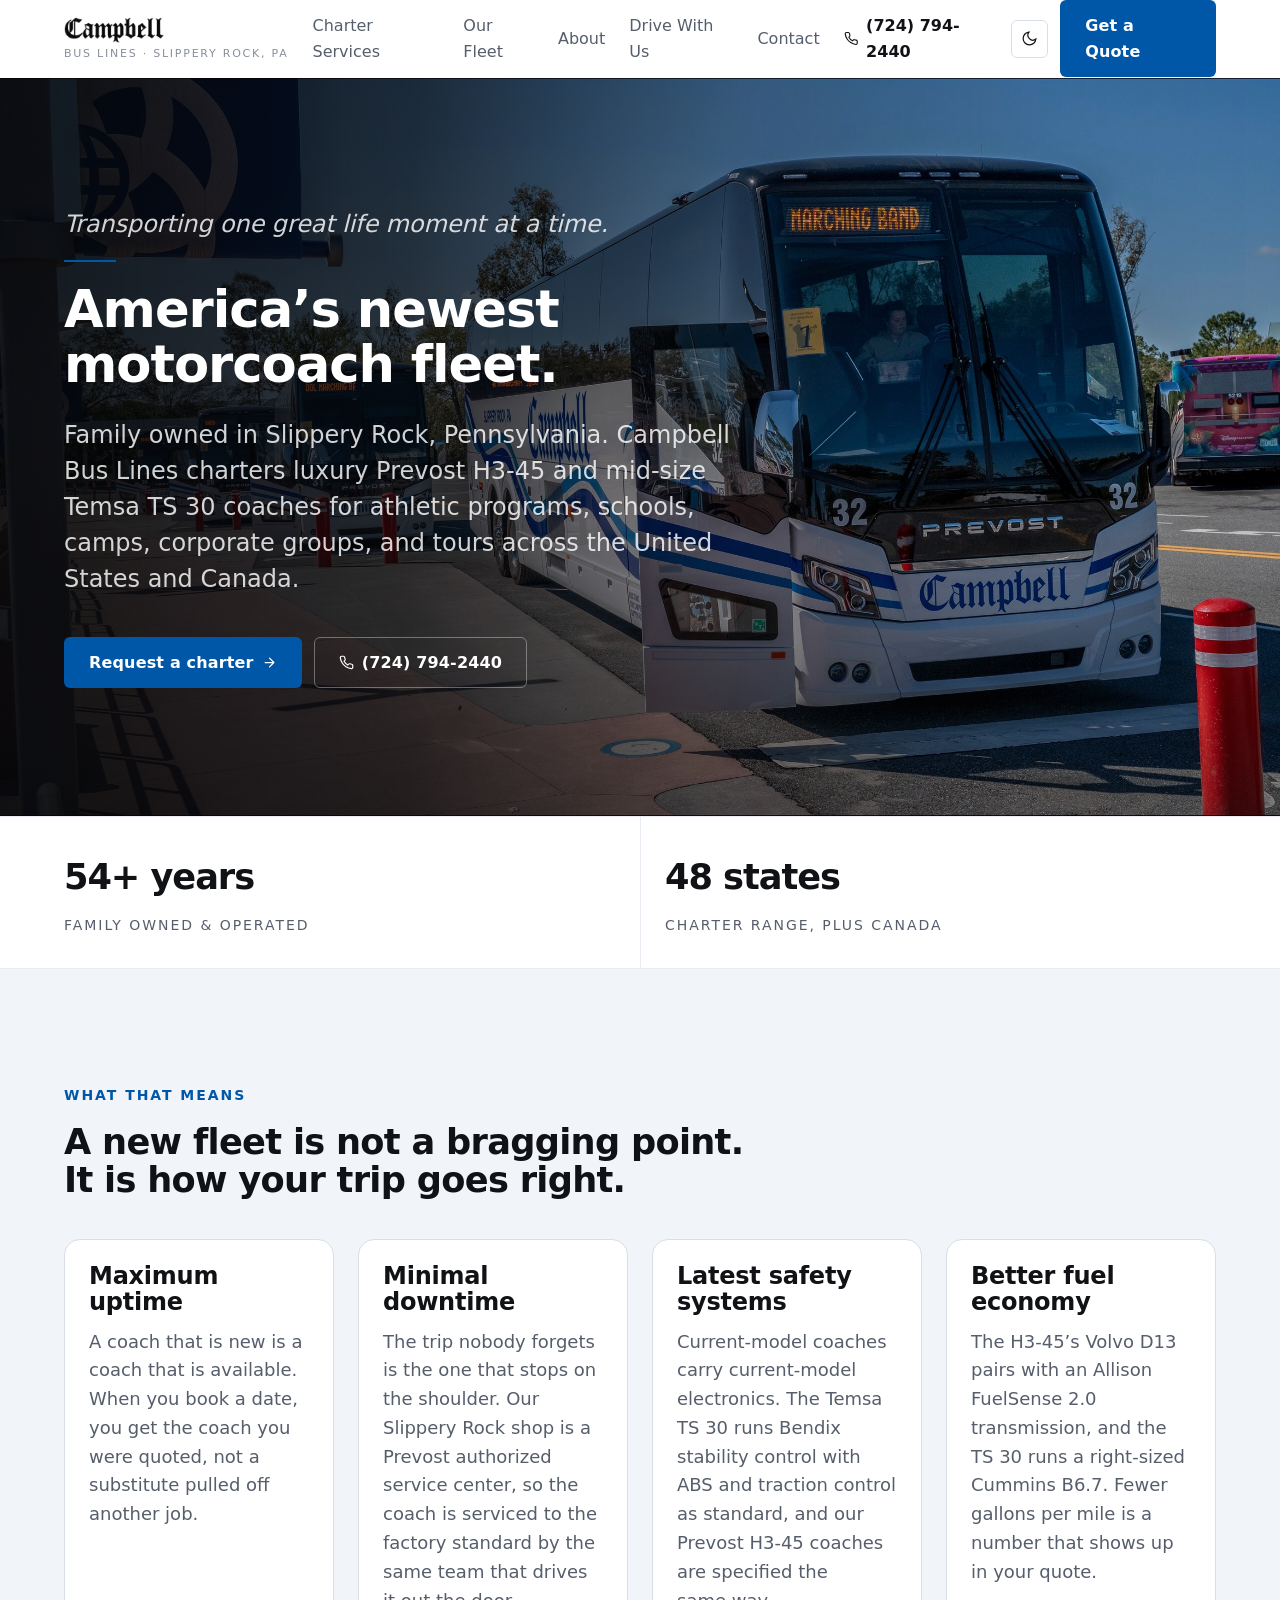
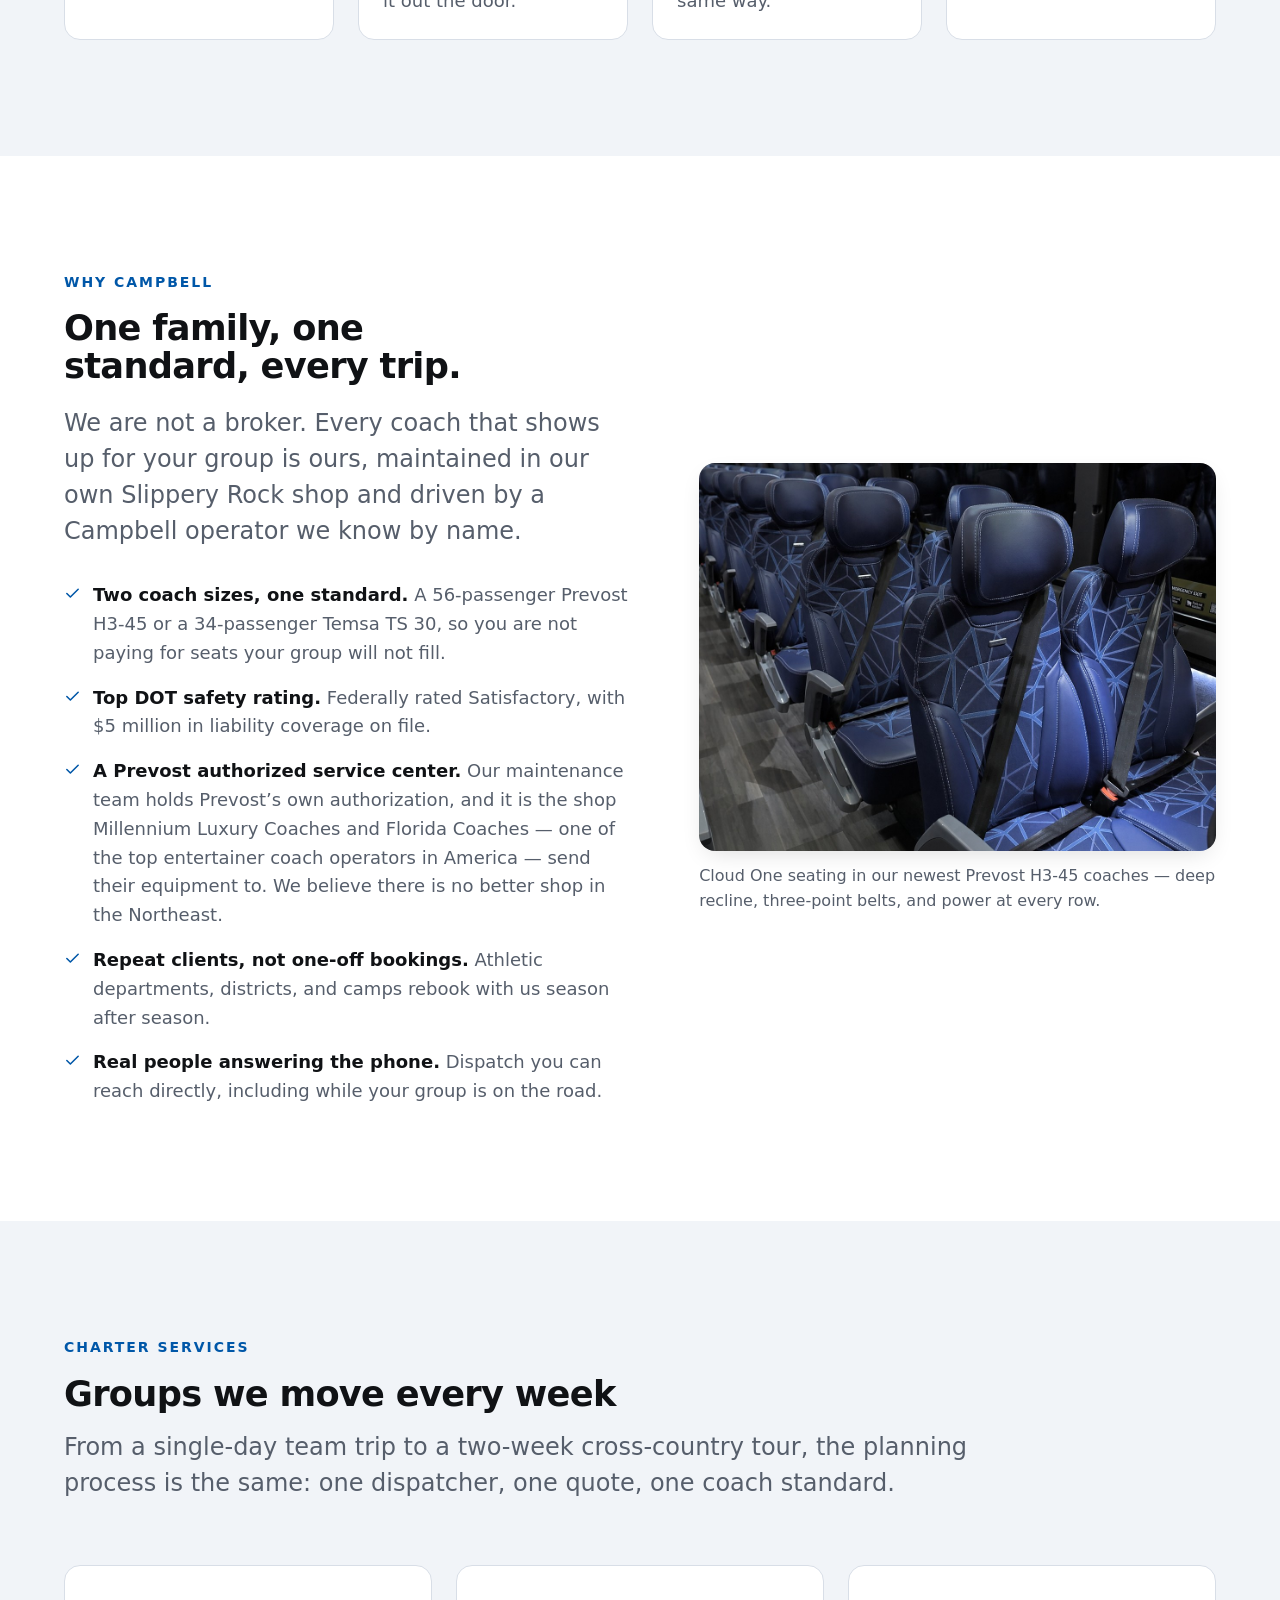
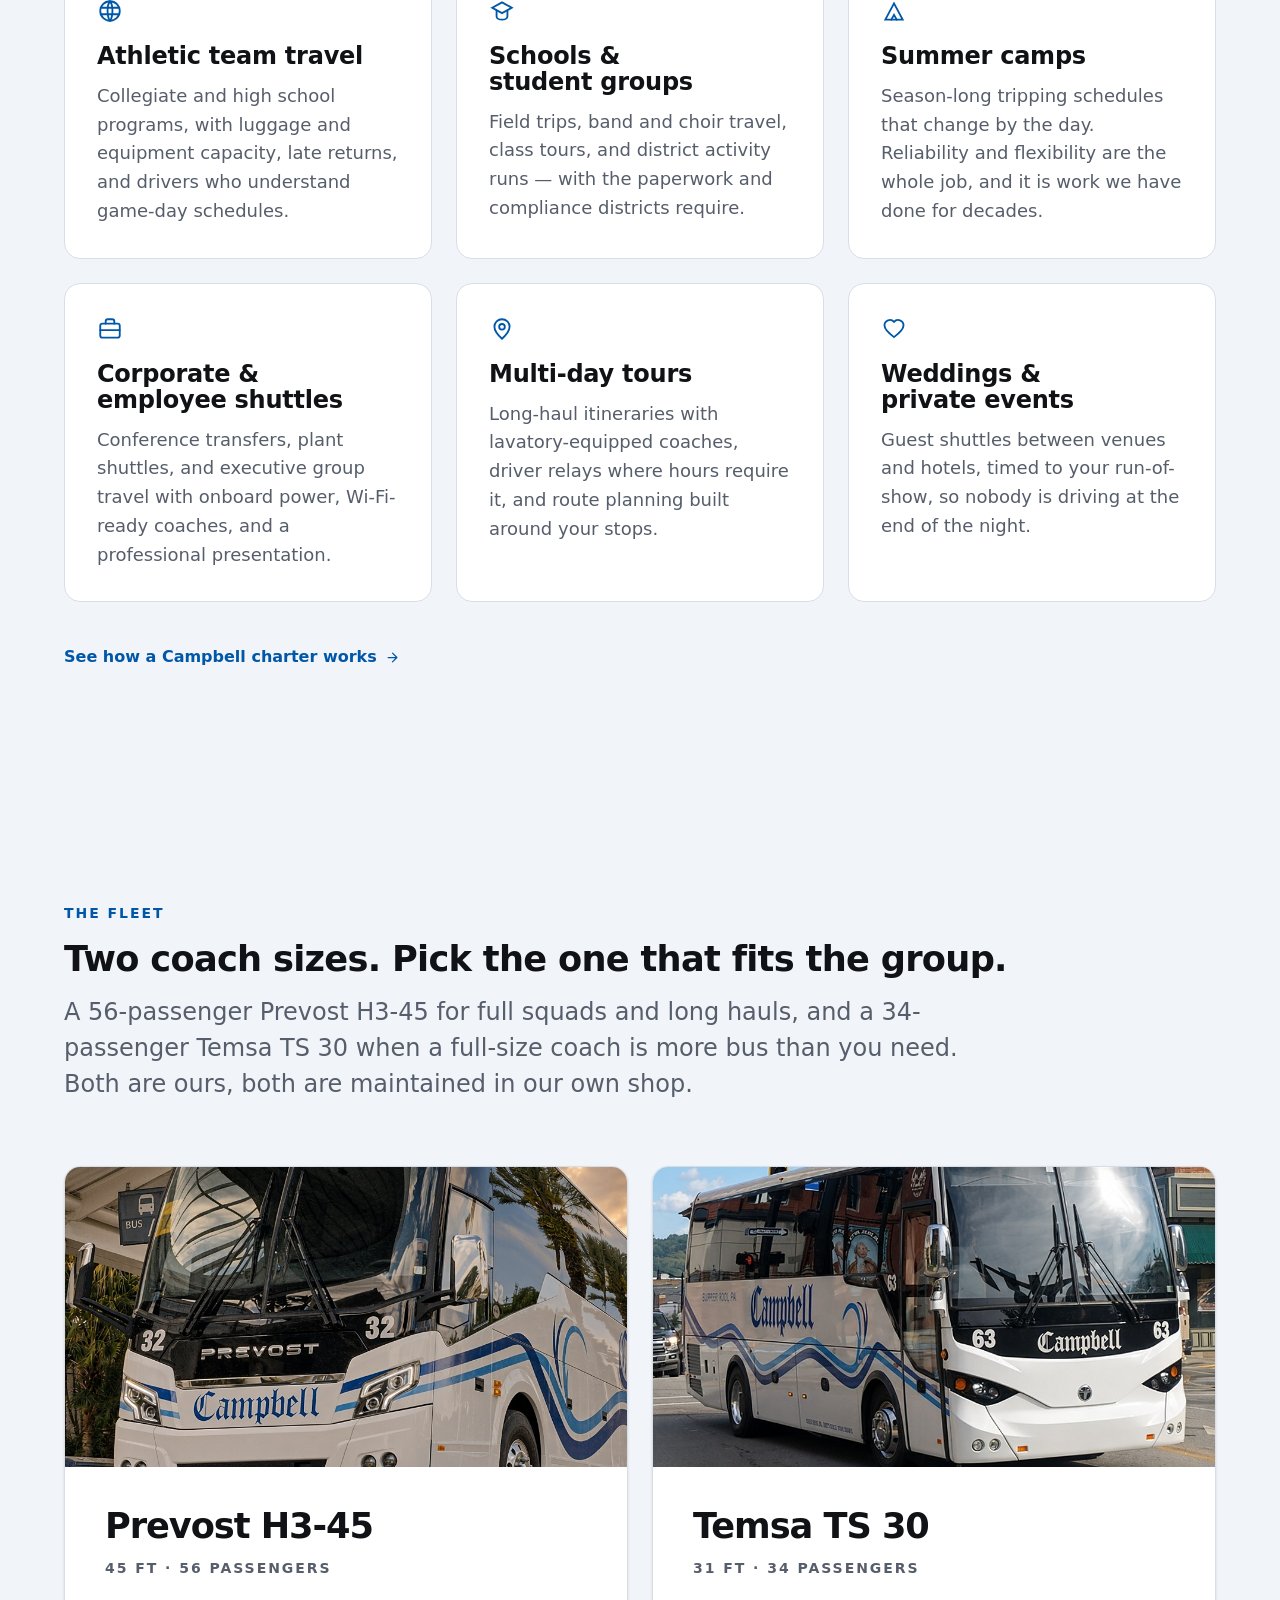
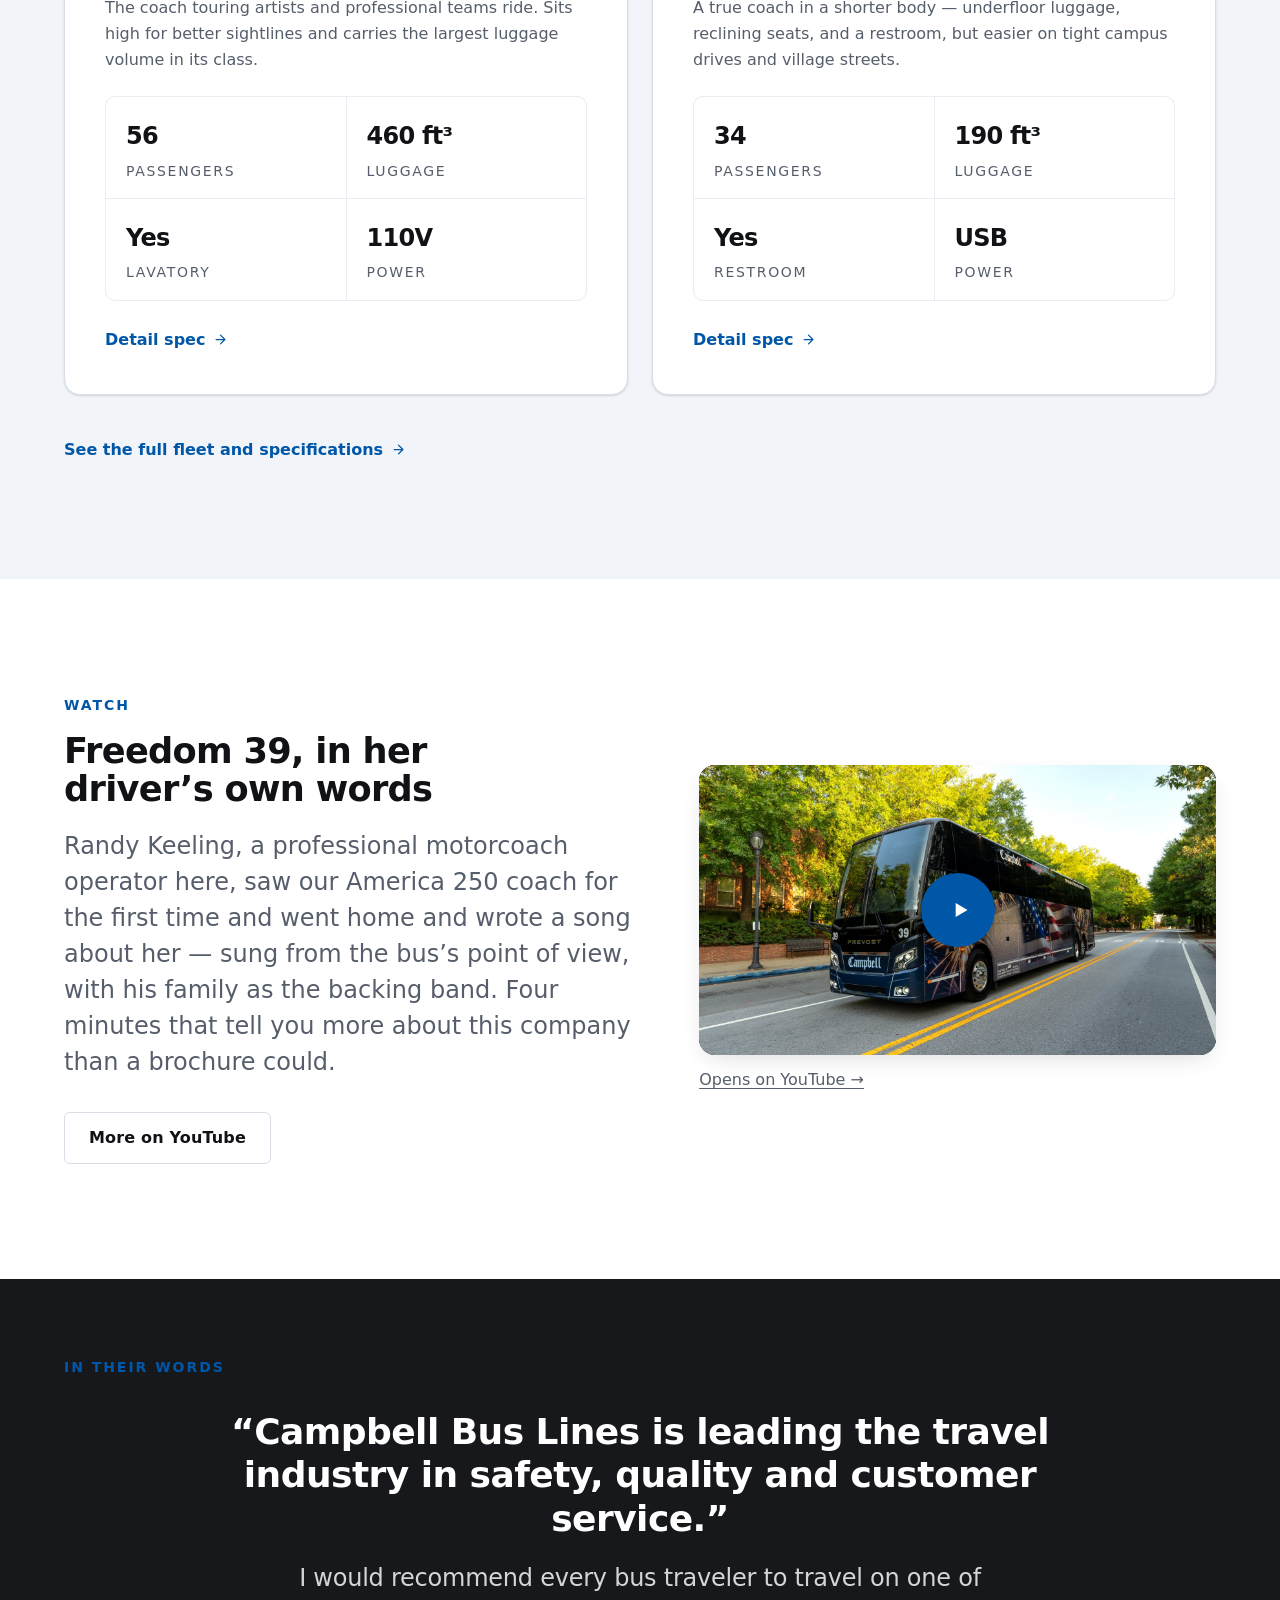
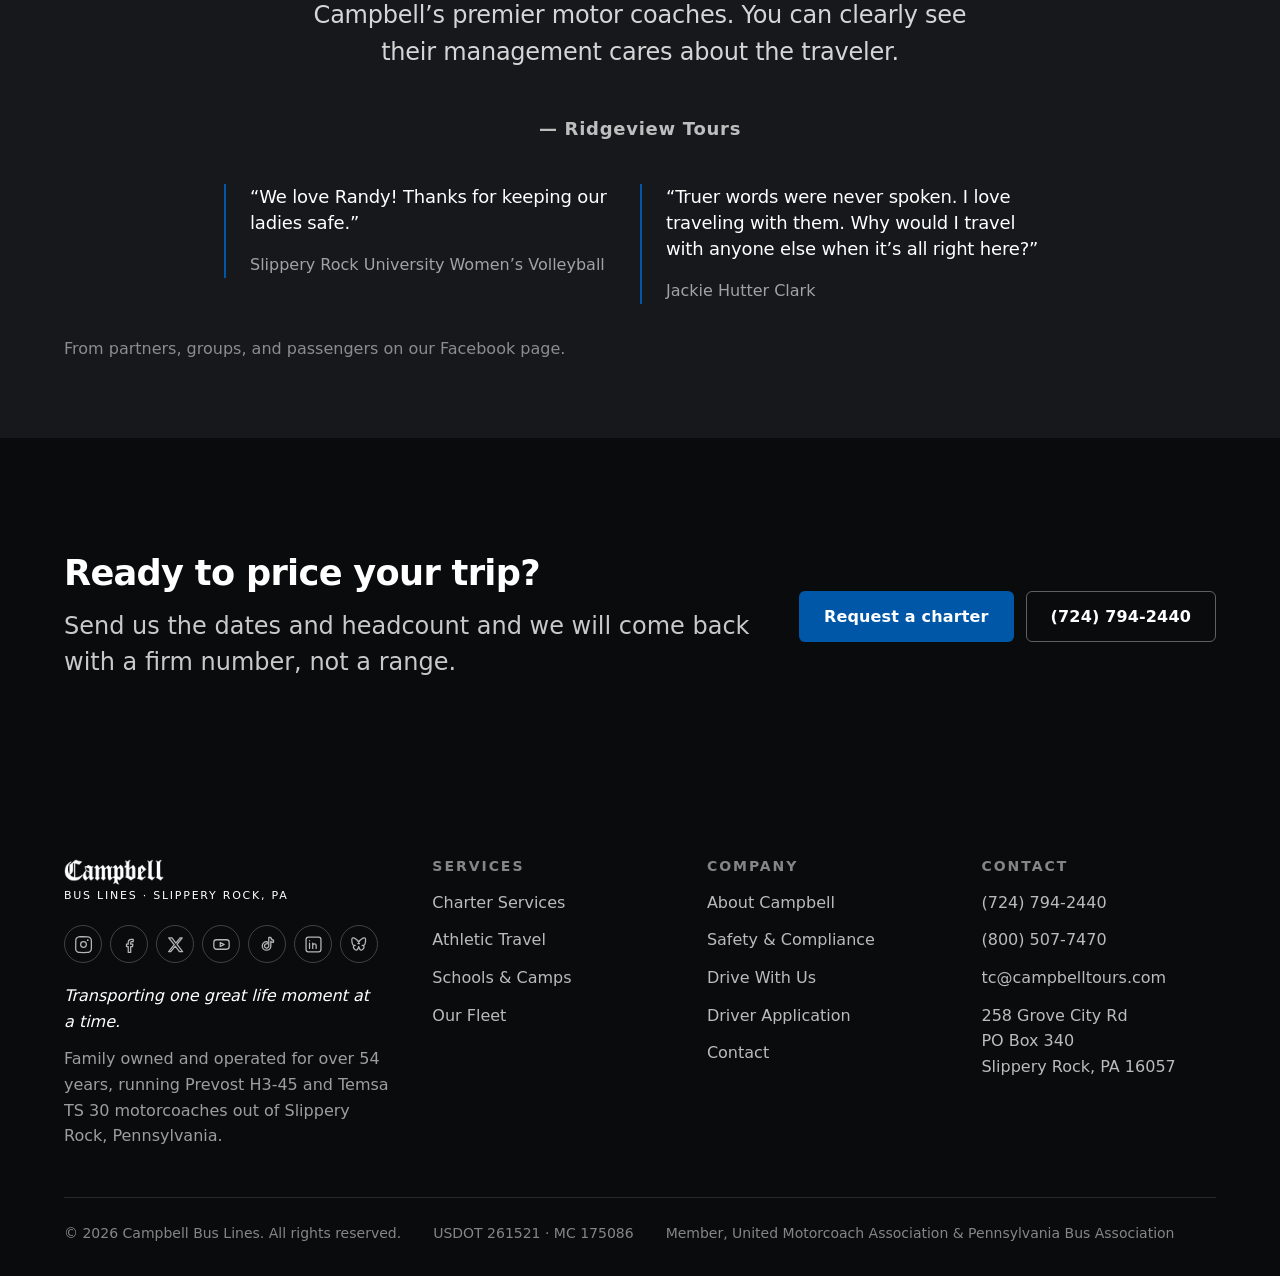
==== commit 6206e5be: "Driver application: five questions, separate Formspree endpoint" ====
--- a/site/index.html
+++ b/site/index.html
@@ -317,7 +317,7 @@
             <li><a href="about.html">About Campbell</a></li>
             <li><a href="about.html#safety">Safety &amp; Compliance</a></li>
             <li><a href="drivers.html">Drive With Us</a></li>
-            <li><a href="apply.html">Employment Application</a></li>
+            <li><a href="apply.html">Driver Application</a></li>
             <li><a href="contact.html">Contact</a></li>
           </ul>
         </div>
--- a/site/styles.css
+++ b/site/styles.css
@@ -505,3 +505,17 @@
 .caption { margin-top: var(--space-3); font-size: var(--text-sm); color: var(--color-text-muted); }
 
 video.video { display: block; width: 100%; height: auto; object-fit: cover; background: var(--color-ink); }
+
+/* form status: success / error states */
+.form-status[data-state="ok"] {
+  border-left: 3px solid var(--color-accent);
+  background: var(--color-surface-2);
+  padding: var(--space-5);
+  border-radius: var(--radius-sm, 6px);
+}
+.form-status[data-state="error"] {
+  border-left: 3px solid #a4262c;
+  background: var(--color-surface-2);
+  padding: var(--space-5);
+  border-radius: var(--radius-sm, 6px);
+}
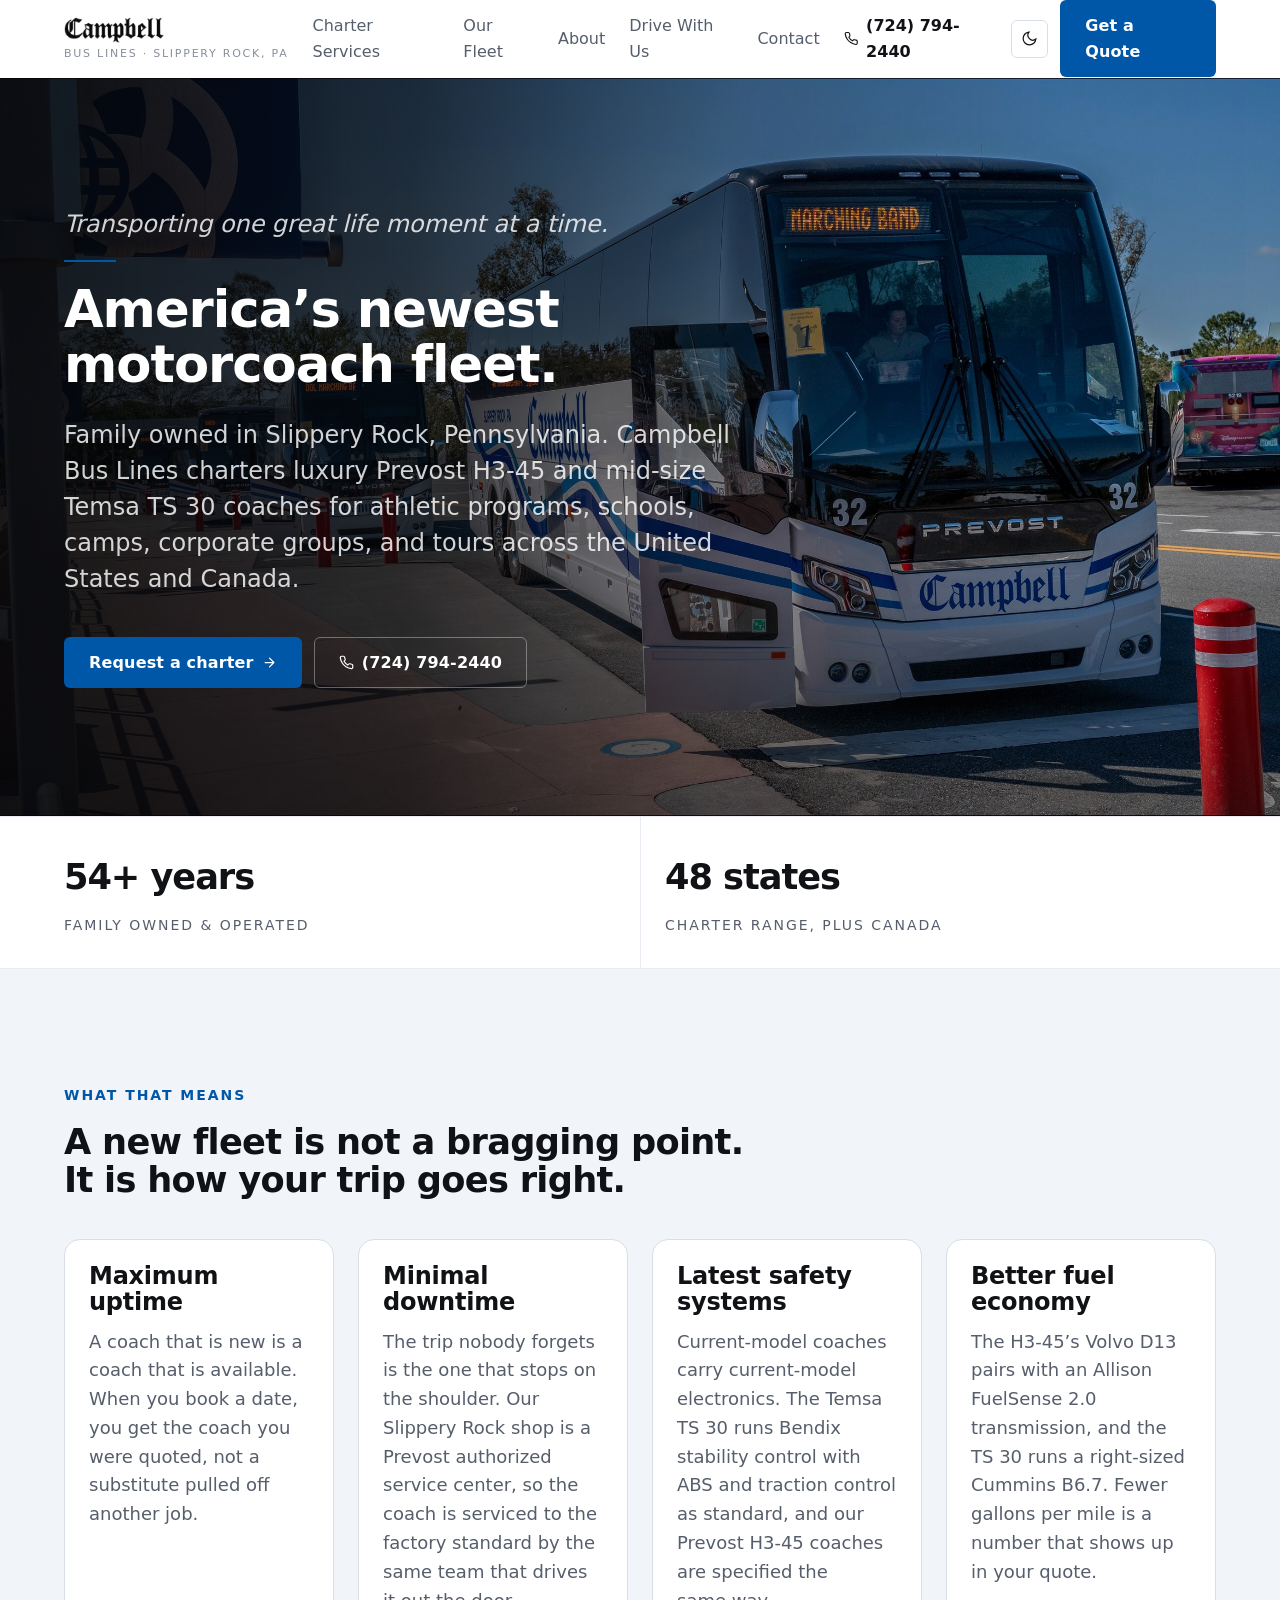
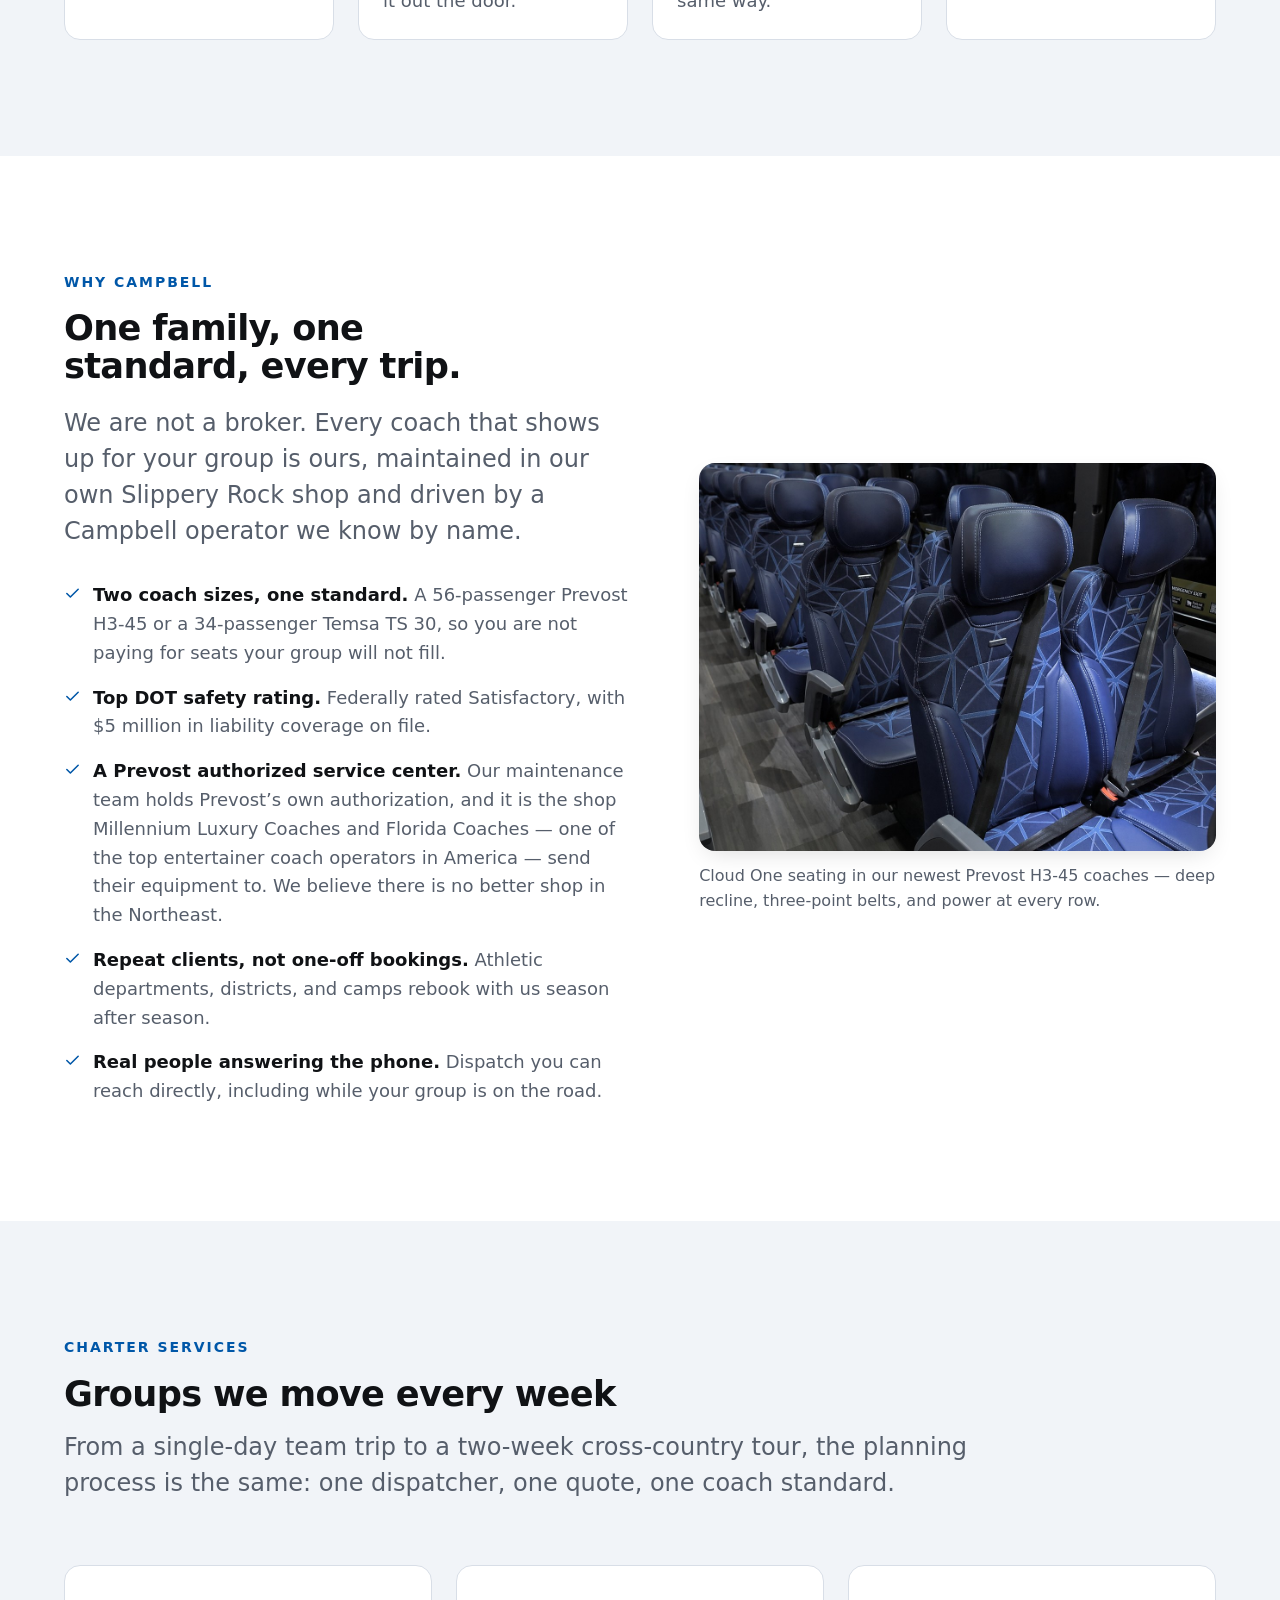
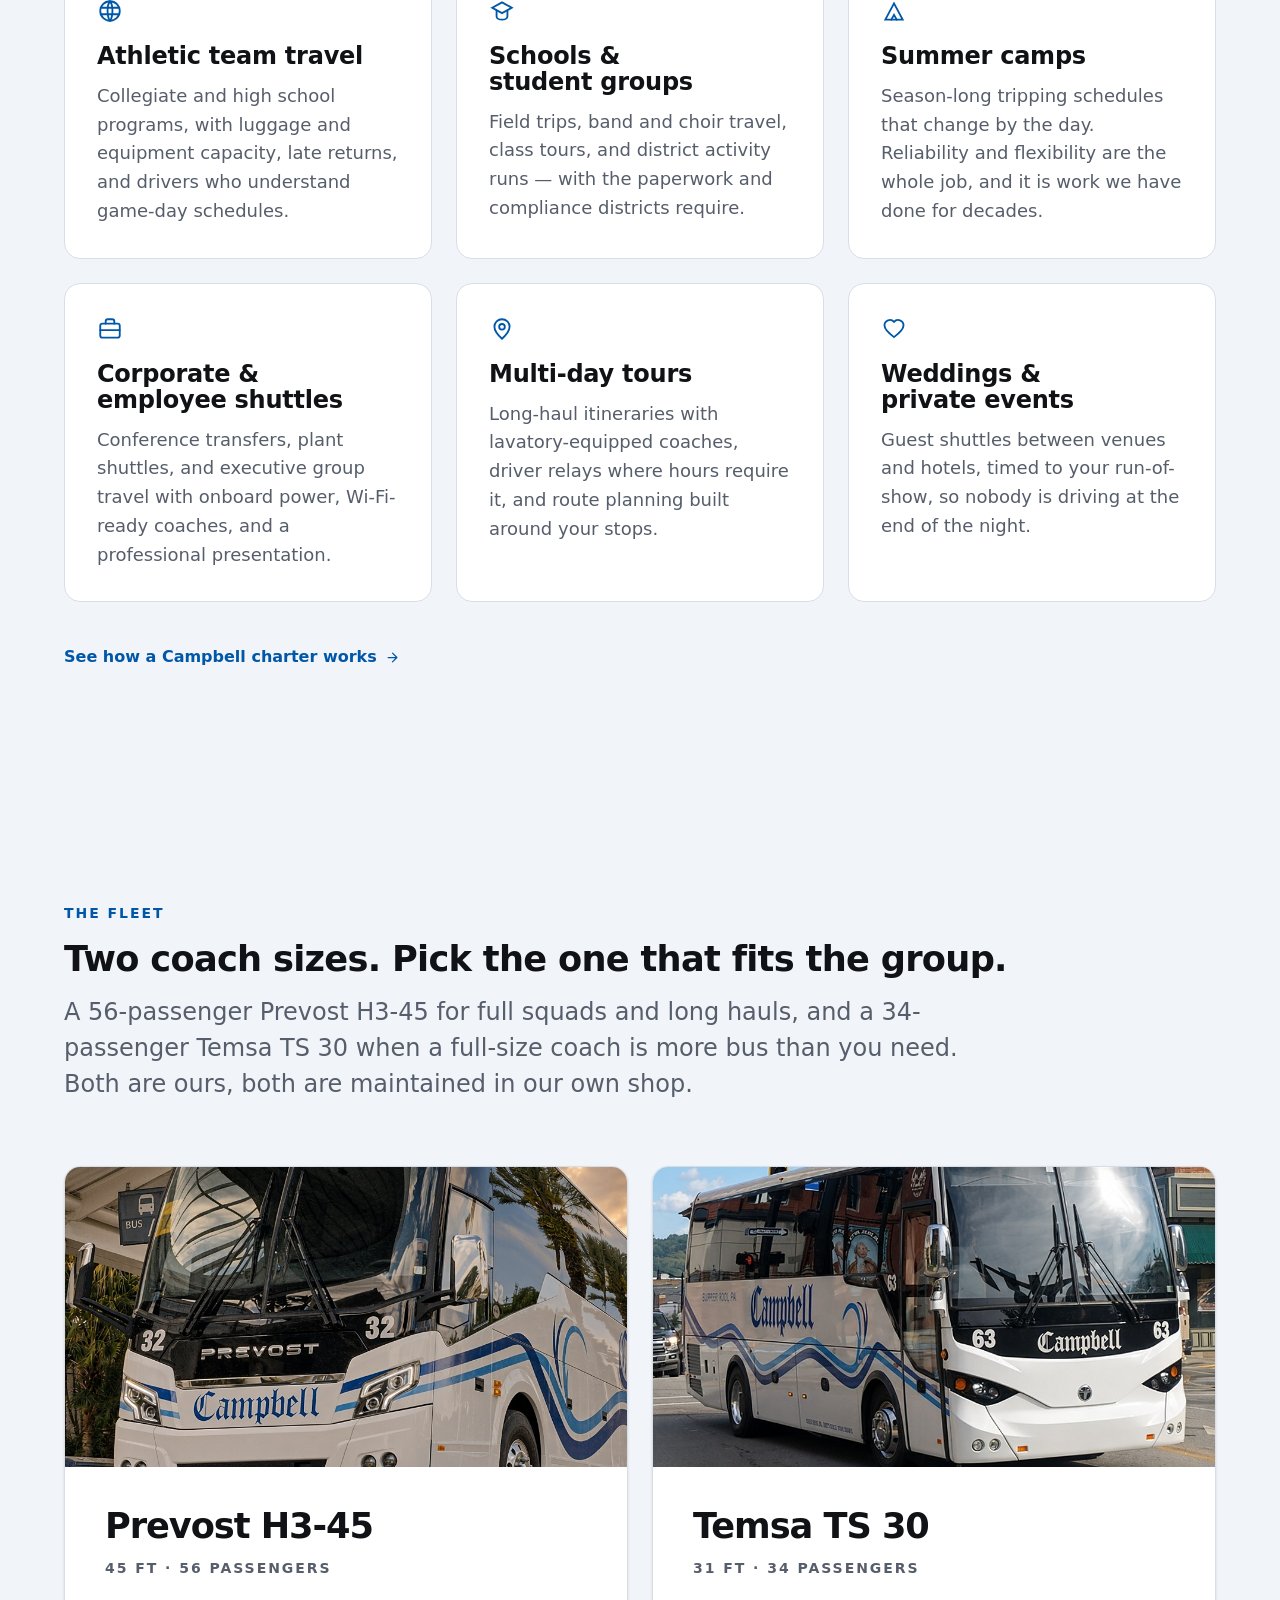
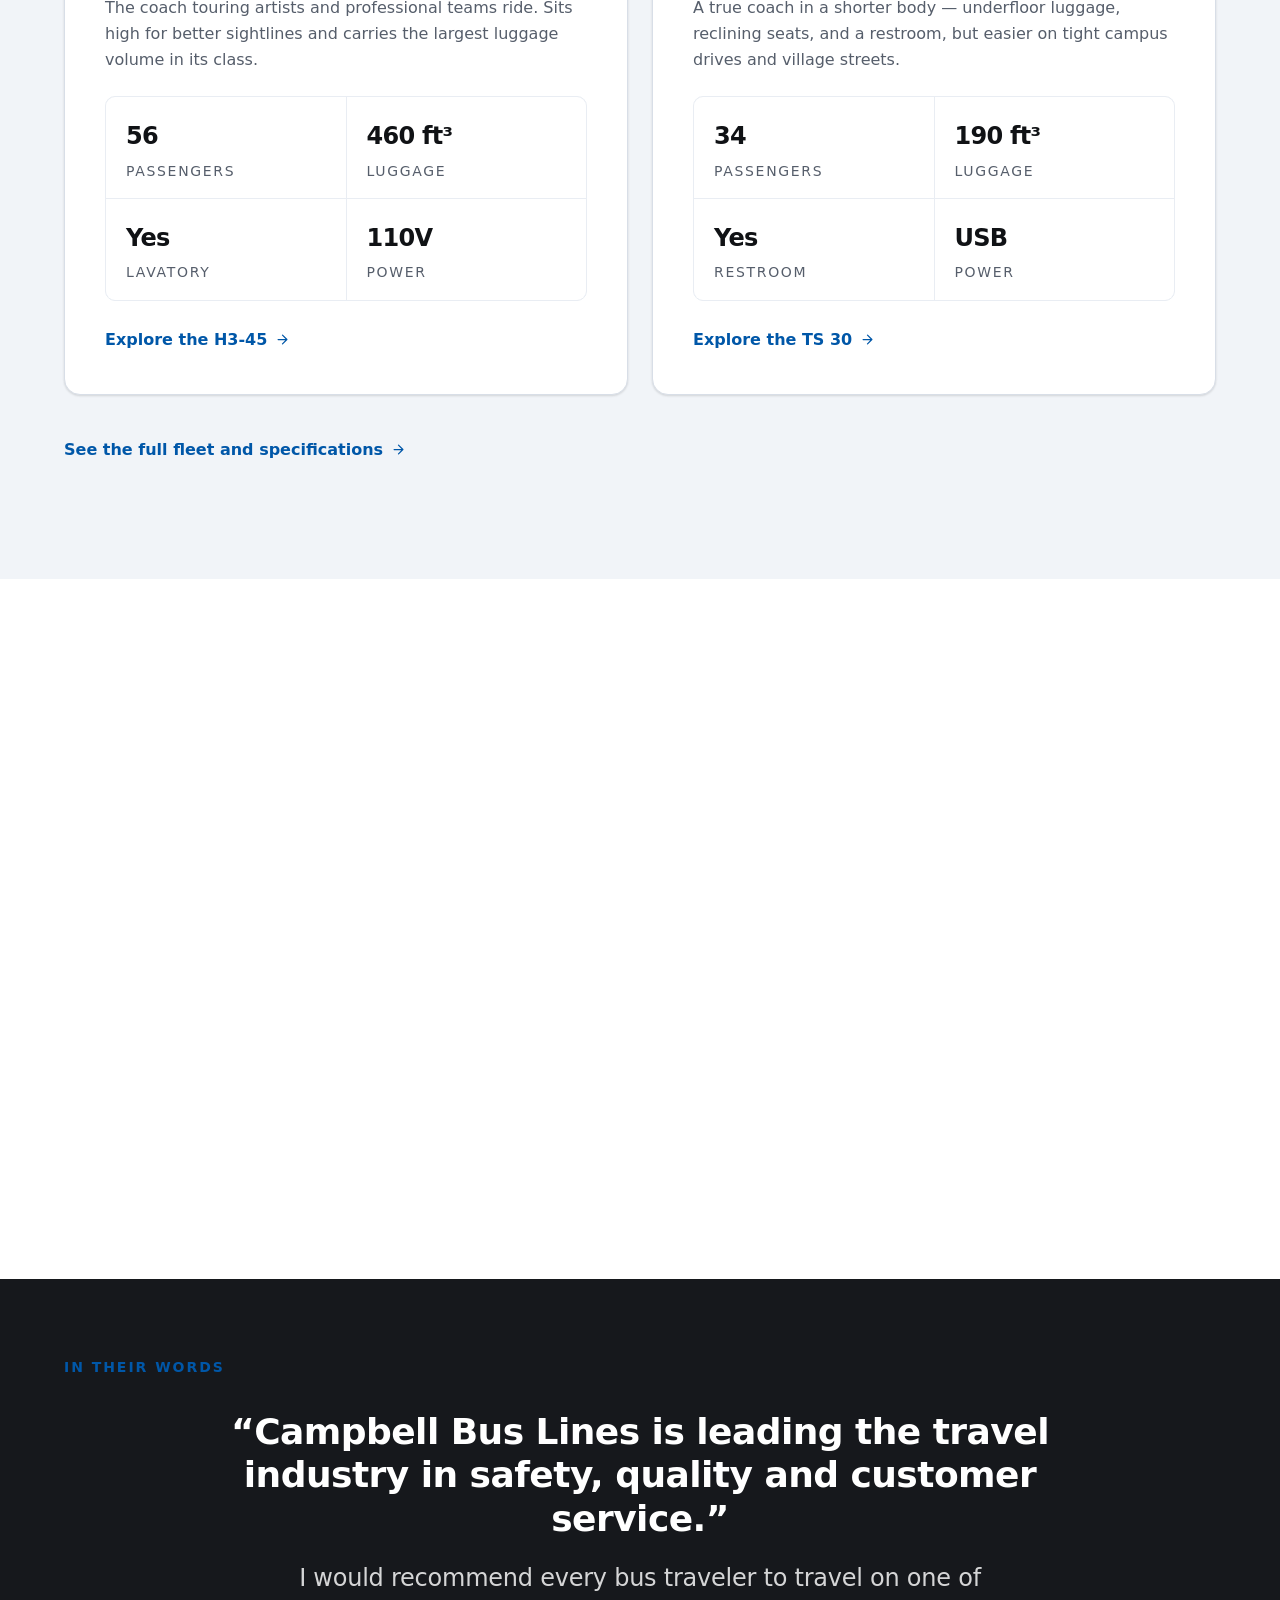
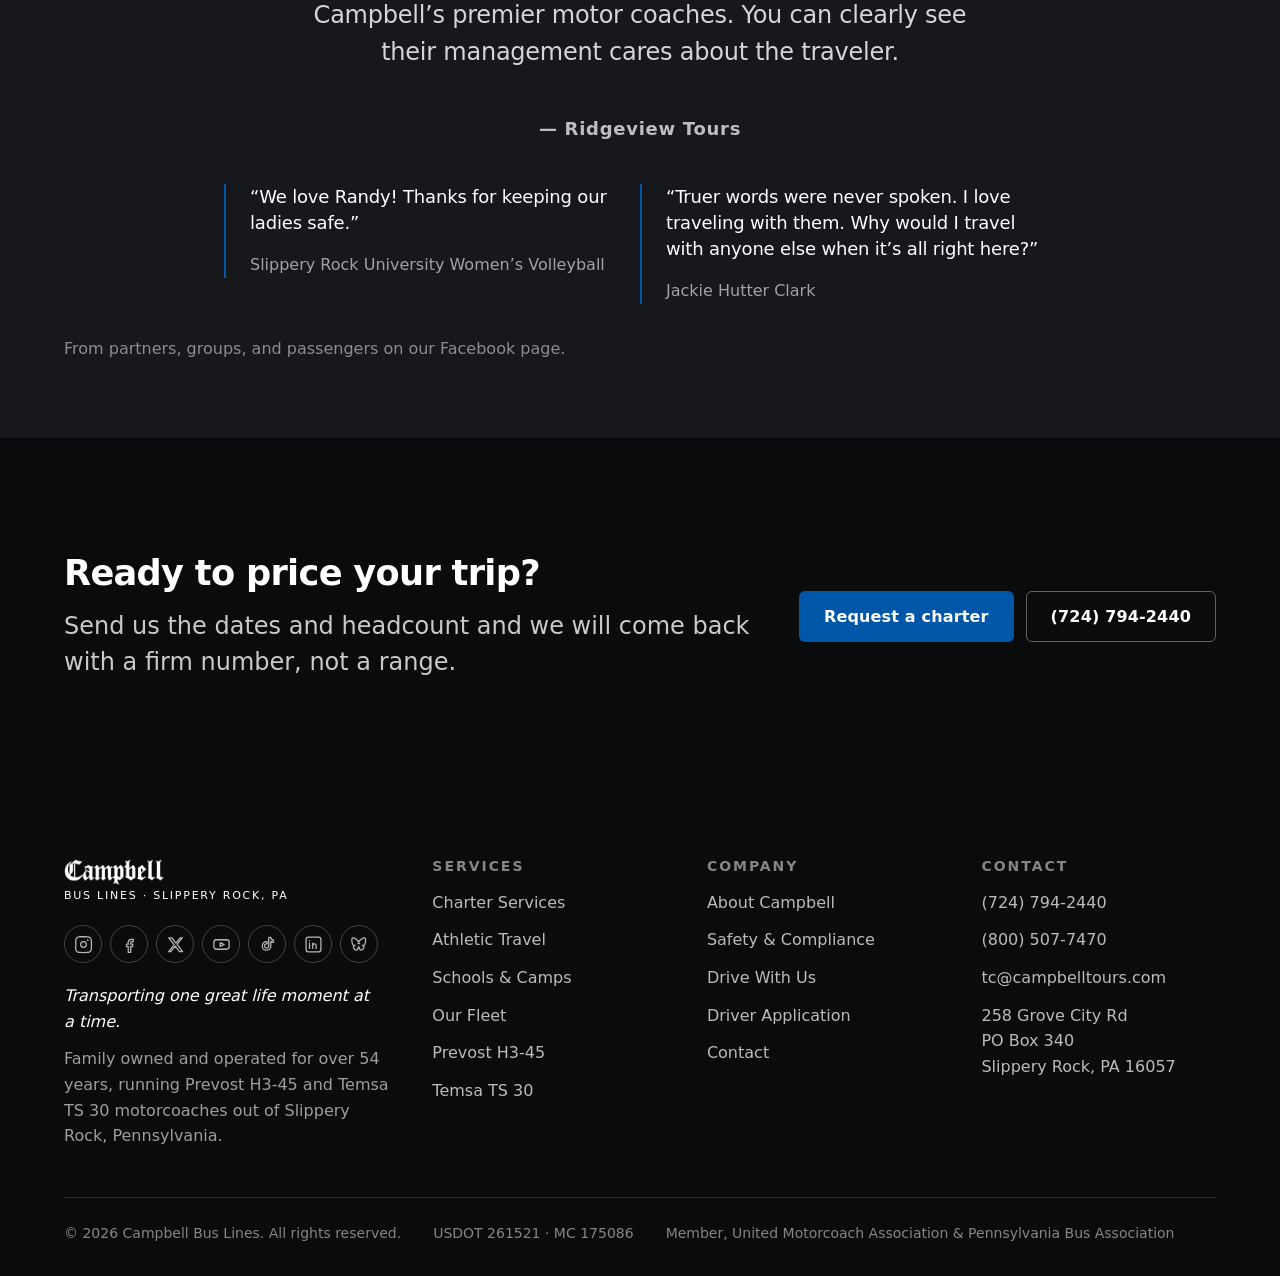
==== commit 9dd26ea4: "Add coach feature pages" ====
--- a/site/index.html
+++ b/site/index.html
@@ -205,7 +205,7 @@
               </div>
               <p class="coach__lede">The coach touring artists and professional teams ride. Sits high for better sightlines and carries the largest luggage volume in its class.</p>
               <div class="coach__figures"><div class="figure"><div class="figure__num">56</div><div class="figure__label">Passengers</div></div><div class="figure"><div class="figure__num">460 ft&sup3;</div><div class="figure__label">Luggage</div></div><div class="figure"><div class="figure__num">Yes</div><div class="figure__label">Lavatory</div></div><div class="figure"><div class="figure__num">110V</div><div class="figure__label">Power</div></div></div>
-              <a class="link-arrow" href="fleet.html">Detail spec <svg width="15" height="15" viewBox="0 0 24 24" fill="none" stroke="currentColor" stroke-width="2" stroke-linecap="round" stroke-linejoin="round"><path d="M5 12h13M12 5l7 7-7 7"/></svg></a>
+              <a class="link-arrow" href="coach-h3-45.html">Explore the H3-45 <svg width="15" height="15" viewBox="0 0 24 24" fill="none" stroke="currentColor" stroke-width="2" stroke-linecap="round" stroke-linejoin="round"><path d="M5 12h13M12 5l7 7-7 7"/></svg></a>
             </div>
           </article>
           <article class="coach reveal">
@@ -222,7 +222,7 @@
               </div>
               <p class="coach__lede">A true coach in a shorter body — underfloor luggage, reclining seats, and a restroom, but easier on tight campus drives and village streets.</p>
               <div class="coach__figures"><div class="figure"><div class="figure__num">34</div><div class="figure__label">Passengers</div></div><div class="figure"><div class="figure__num">190 ft&sup3;</div><div class="figure__label">Luggage</div></div><div class="figure"><div class="figure__num">Yes</div><div class="figure__label">Restroom</div></div><div class="figure"><div class="figure__num">USB</div><div class="figure__label">Power</div></div></div>
-              <a class="link-arrow" href="fleet.html">Detail spec <svg width="15" height="15" viewBox="0 0 24 24" fill="none" stroke="currentColor" stroke-width="2" stroke-linecap="round" stroke-linejoin="round"><path d="M5 12h13M12 5l7 7-7 7"/></svg></a>
+              <a class="link-arrow" href="coach-ts-30.html">Explore the TS 30 <svg width="15" height="15" viewBox="0 0 24 24" fill="none" stroke="currentColor" stroke-width="2" stroke-linecap="round" stroke-linejoin="round"><path d="M5 12h13M12 5l7 7-7 7"/></svg></a>
             </div>
           </article>
         </div>
@@ -309,6 +309,8 @@
             <li><a href="charters.html#athletics">Athletic Travel</a></li>
             <li><a href="charters.html#schools">Schools &amp; Camps</a></li>
             <li><a href="fleet.html">Our Fleet</a></li>
+            <li><a href="coach-h3-45.html">Prevost H3-45</a></li>
+            <li><a href="coach-ts-30.html">Temsa TS 30</a></li>
           </ul>
         </div>
         <div>
--- a/site/styles.css
+++ b/site/styles.css
@@ -519,3 +519,68 @@
   padding: var(--space-5);
   border-radius: var(--radius-sm, 6px);
 }
+
+/* ---------- vehicle feature pages ---------- */
+.vhero { position: relative; min-height: clamp(520px, 74vh, 760px); display: flex; align-items: flex-end; overflow: hidden; background: var(--color-ink); }
+.vhero__media { position: absolute; inset: 0; }
+.vhero__media img { width: 100%; height: 100%; object-fit: cover; object-position: 50% 52%; }
+.vhero__scrim { position: absolute; inset: 0; background:
+  linear-gradient(to top, rgba(6,7,9,.94) 0%, rgba(6,7,9,.72) 32%, rgba(6,7,9,.18) 68%, rgba(6,7,9,.42) 100%),
+  linear-gradient(to right, rgba(6,7,9,.78) 0%, rgba(6,7,9,.55) 38%, rgba(6,7,9,0) 66%); }
+@media (max-width: 760px) { .vhero__scrim { background:
+  linear-gradient(to top, rgba(6,7,9,.95) 0%, rgba(6,7,9,.78) 40%, rgba(6,7,9,.42) 100%); } }
+.vhero__inner { position: relative; padding-block: clamp(var(--space-12), 7vw, var(--space-24)); width: 100%; }
+.vhero .eyebrow { color: #fff; opacity: .72; }
+.vhero h1 { font-size: var(--text-3xl); color: #fff; letter-spacing: -.035em; margin-bottom: var(--space-4); }
+.vhero__tagline { font-family: var(--font-display); font-size: var(--text-lg); color: #fff; max-width: 26ch; line-height: 1.15; margin-bottom: var(--space-6); }
+.vhero p.vhero__lede { color: rgba(255,255,255,.8); max-width: 54ch; font-size: var(--text-base); line-height: 1.55; }
+.vhero__actions { display: flex; flex-wrap: wrap; gap: var(--space-3); margin-top: var(--space-8); }
+
+.vstats { background: var(--color-accent); color: #fff; }
+.vstats__grid { display: grid; grid-template-columns: repeat(4, 1fr); }
+.vstats__cell { padding: var(--space-8) var(--space-4); text-align: center; border-left: 1px solid rgba(255,255,255,.22); }
+.vstats__cell:first-child { border-left: 0; }
+.vstats__num { font-family: var(--font-display); font-size: var(--text-xl); font-weight: 800; letter-spacing: -.035em; line-height: 1; }
+.vstats__label { font-size: var(--text-xs); text-transform: uppercase; letter-spacing: .14em; font-weight: 600; color: rgba(255,255,255,.8); margin-top: var(--space-3); }
+@media (max-width: 720px) {
+  .vstats__grid { grid-template-columns: repeat(2, 1fr); }
+  .vstats__cell:nth-child(3) { border-left: 0; }
+  .vstats__cell:nth-child(n+3) { border-top: 1px solid rgba(255,255,255,.22); }
+}
+
+.feat { display: grid; grid-template-columns: repeat(3, 1fr); gap: var(--space-8) var(--space-10); }
+@media (max-width: 960px) { .feat { grid-template-columns: repeat(2, 1fr); } }
+@media (max-width: 620px) { .feat { grid-template-columns: 1fr; } }
+.feat__item { border-top: 2px solid var(--color-ink); padding-top: var(--space-5); }
+[data-theme='dark'] .feat__item { border-top-color: var(--color-accent); }
+.feat__item h3 { font-family: var(--font-body); font-size: var(--text-base); font-weight: 700; letter-spacing: -.01em; margin-bottom: var(--space-3); }
+.feat__item p { font-size: var(--text-sm); color: var(--color-text-muted); line-height: 1.55; }
+
+.gallery { display: grid; grid-template-columns: repeat(6, 1fr); gap: var(--space-4); }
+.gallery > * { grid-column: span 2; }
+.gallery > .gallery--wide { grid-column: span 3; }
+.gallery > .gallery--full { grid-column: span 6; }
+@media (max-width: 820px) { .gallery { grid-template-columns: repeat(2, 1fr); } .gallery > *, .gallery > .gallery--wide, .gallery > .gallery--full { grid-column: span 2; } }
+.gallery figure { margin: 0; }
+.gallery img { width: 100%; aspect-ratio: 4 / 3; object-fit: cover; border-radius: var(--radius-md); }
+.gallery--full img, .gallery--wide img { aspect-ratio: 16 / 9; }
+.gallery figcaption { margin-top: var(--space-3); font-size: var(--text-xs); color: var(--color-text-muted); }
+
+.slot {
+  aspect-ratio: 4 / 3; border-radius: var(--radius-md);
+  background: var(--color-surface-2); border: 1.5px dashed var(--color-border);
+  display: flex; flex-direction: column; align-items: center; justify-content: center;
+  gap: var(--space-2); text-align: center; padding: var(--space-5); color: var(--color-text-muted);
+}
+.gallery--full .slot, .gallery--wide .slot { aspect-ratio: 16 / 9; }
+.slot svg { color: var(--color-text-faint); }
+.slot__label { font-size: var(--text-xs); text-transform: uppercase; letter-spacing: .12em; font-weight: 700; }
+.slot__note { font-size: var(--text-xs); color: var(--color-text-faint); max-width: 28ch; line-height: 1.4; }
+
+.spec-table { width: 100%; border-collapse: collapse; }
+.spec-table caption { text-align: left; font-size: var(--text-xs); text-transform: uppercase; letter-spacing: .14em; font-weight: 700; color: var(--color-accent); padding-bottom: var(--space-4); }
+.spec-table th, .spec-table td { text-align: left; padding: var(--space-3) 0; border-bottom: 1px solid var(--color-divider); font-size: var(--text-sm); }
+.spec-table th { font-weight: 500; color: var(--color-text-muted); width: 52%; }
+.spec-table td { font-weight: 600; text-align: right; }
+.spec-cols { display: grid; grid-template-columns: 1fr 1fr; gap: clamp(var(--space-8), 5vw, var(--space-16)); align-items: start; }
+@media (max-width: 820px) { .spec-cols { grid-template-columns: 1fr; } }
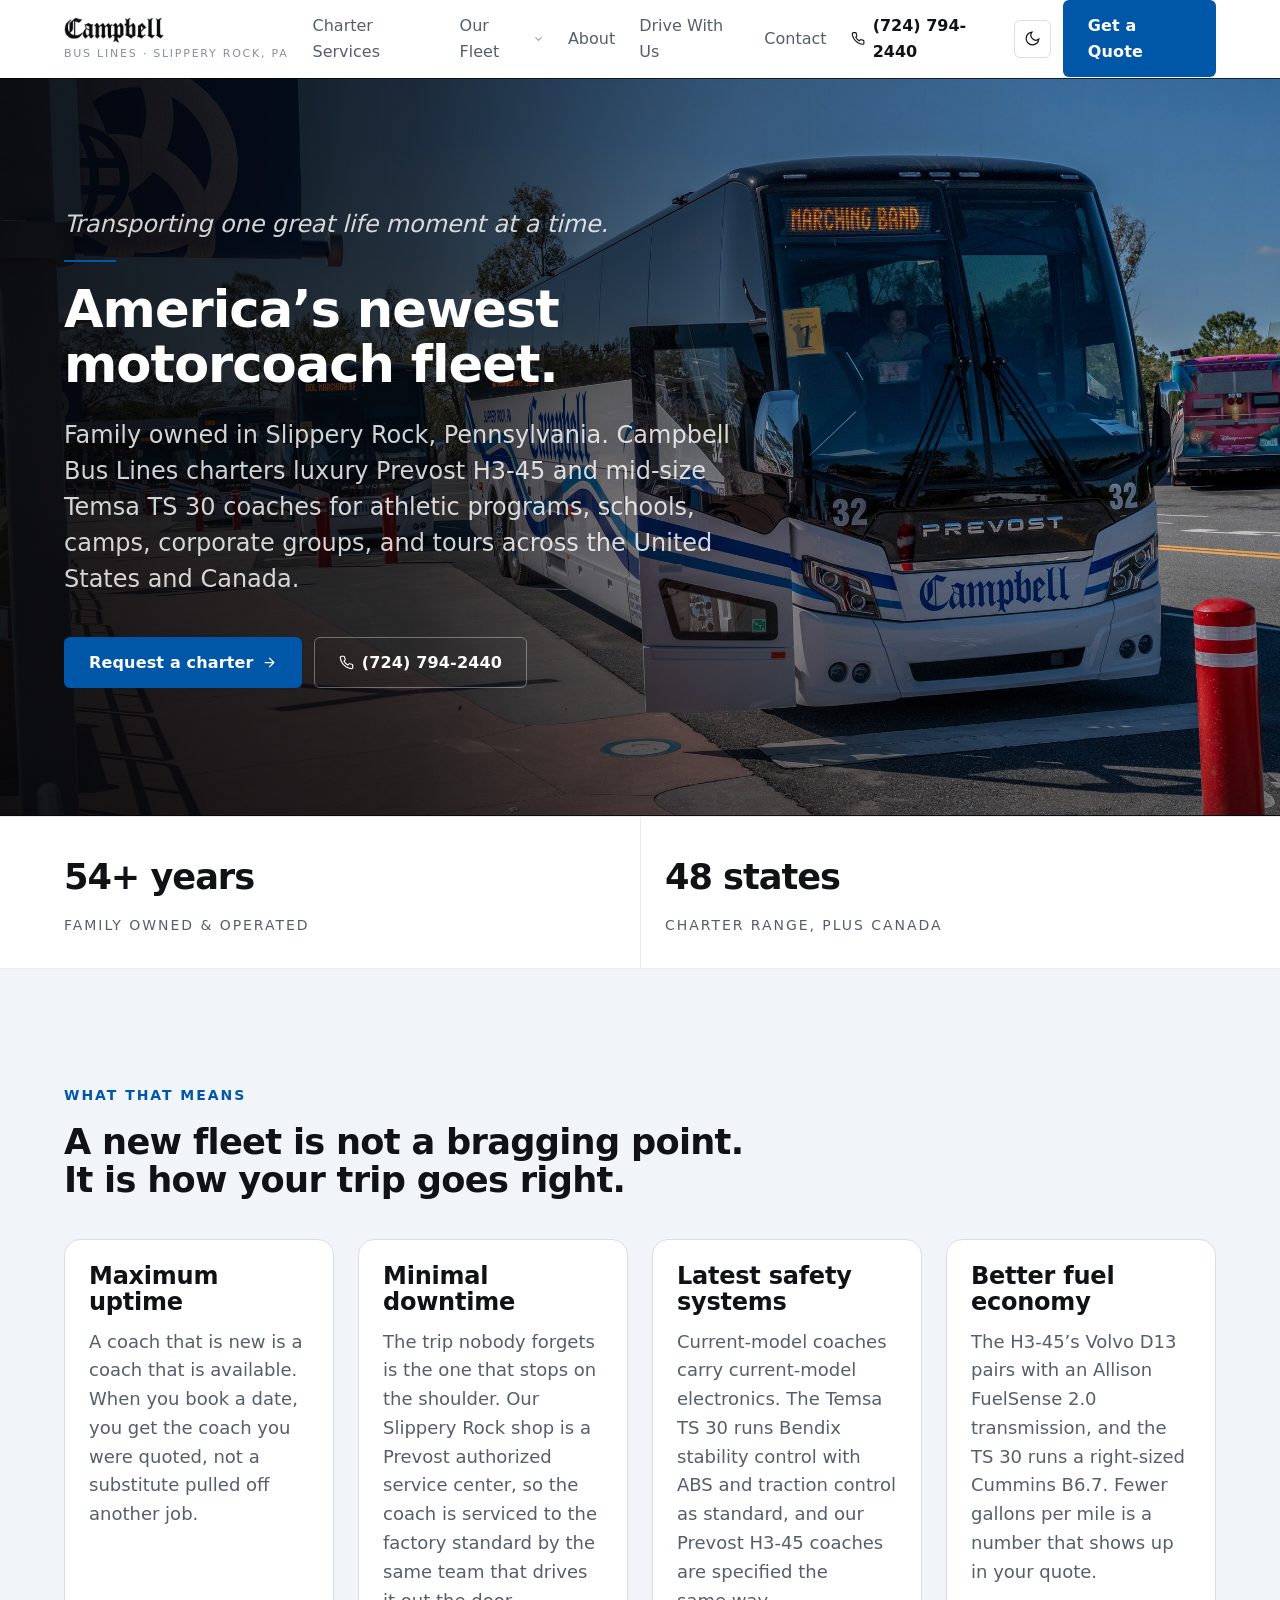
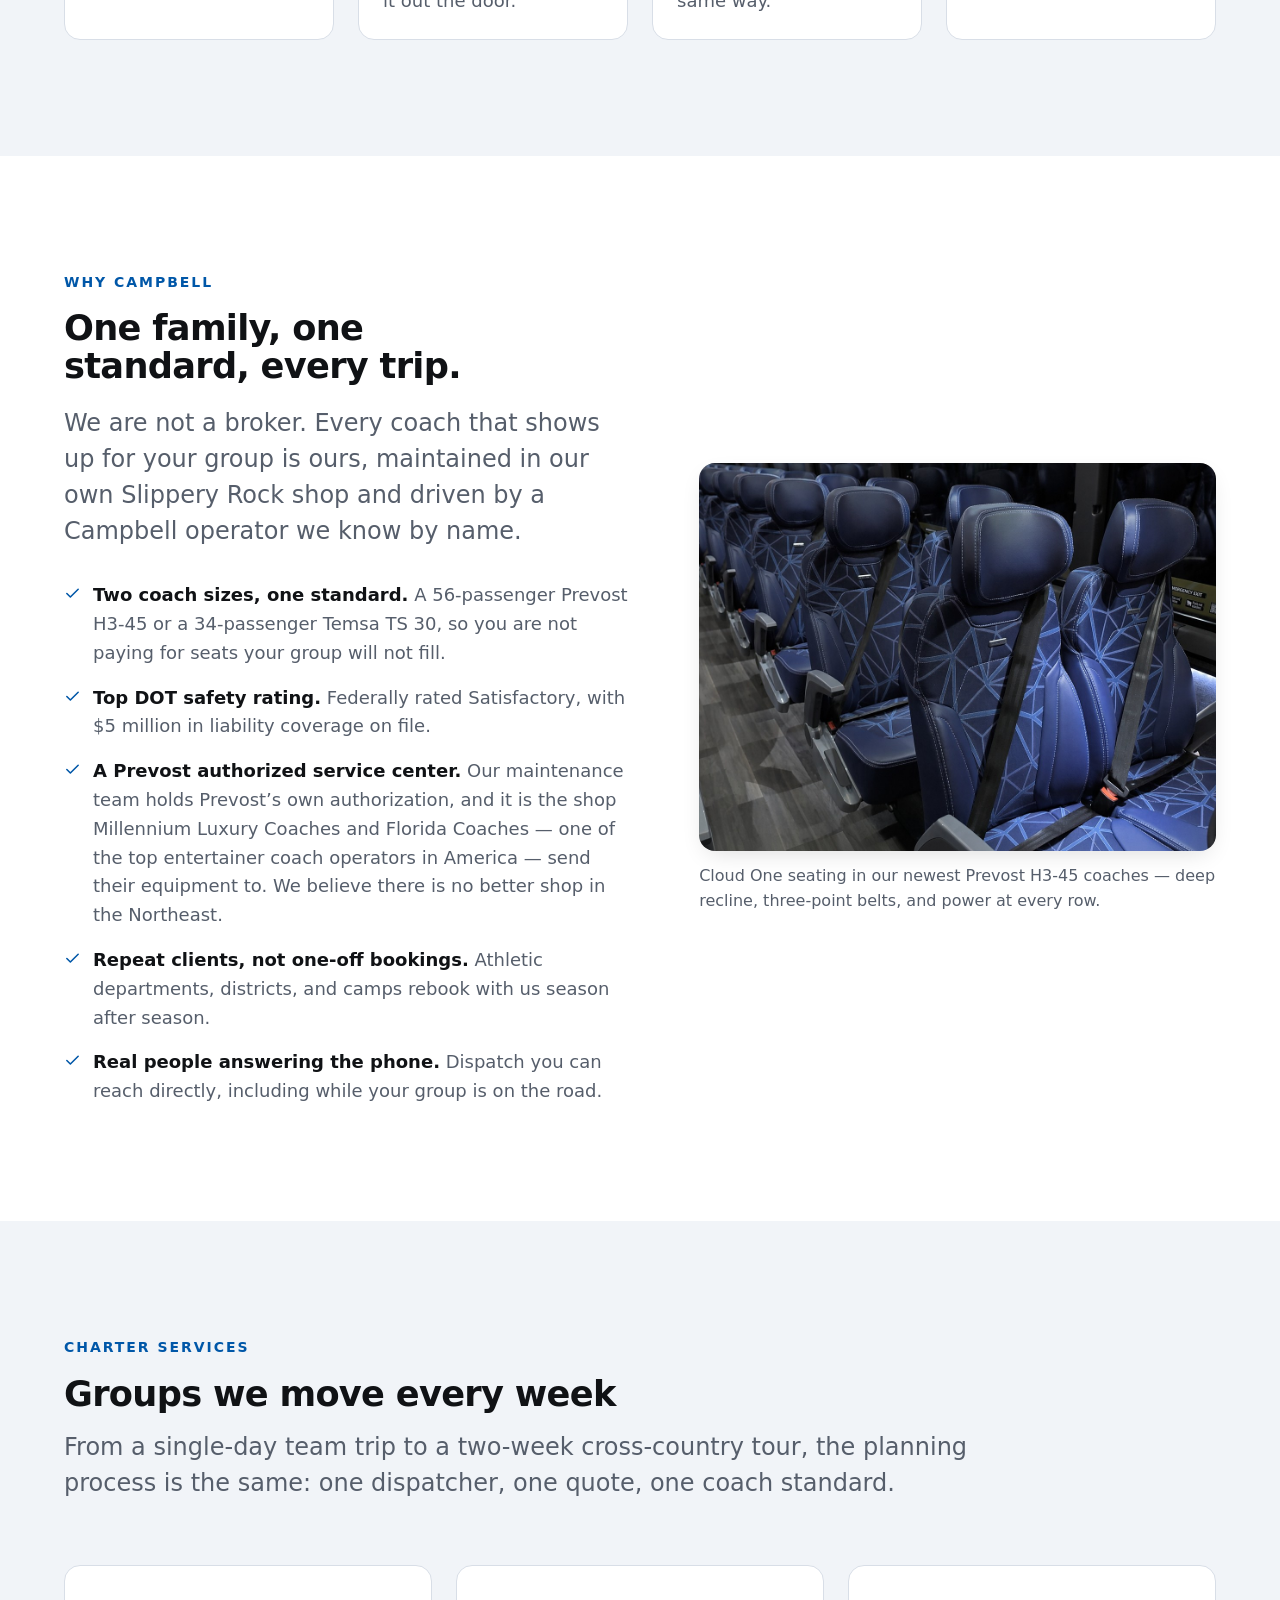
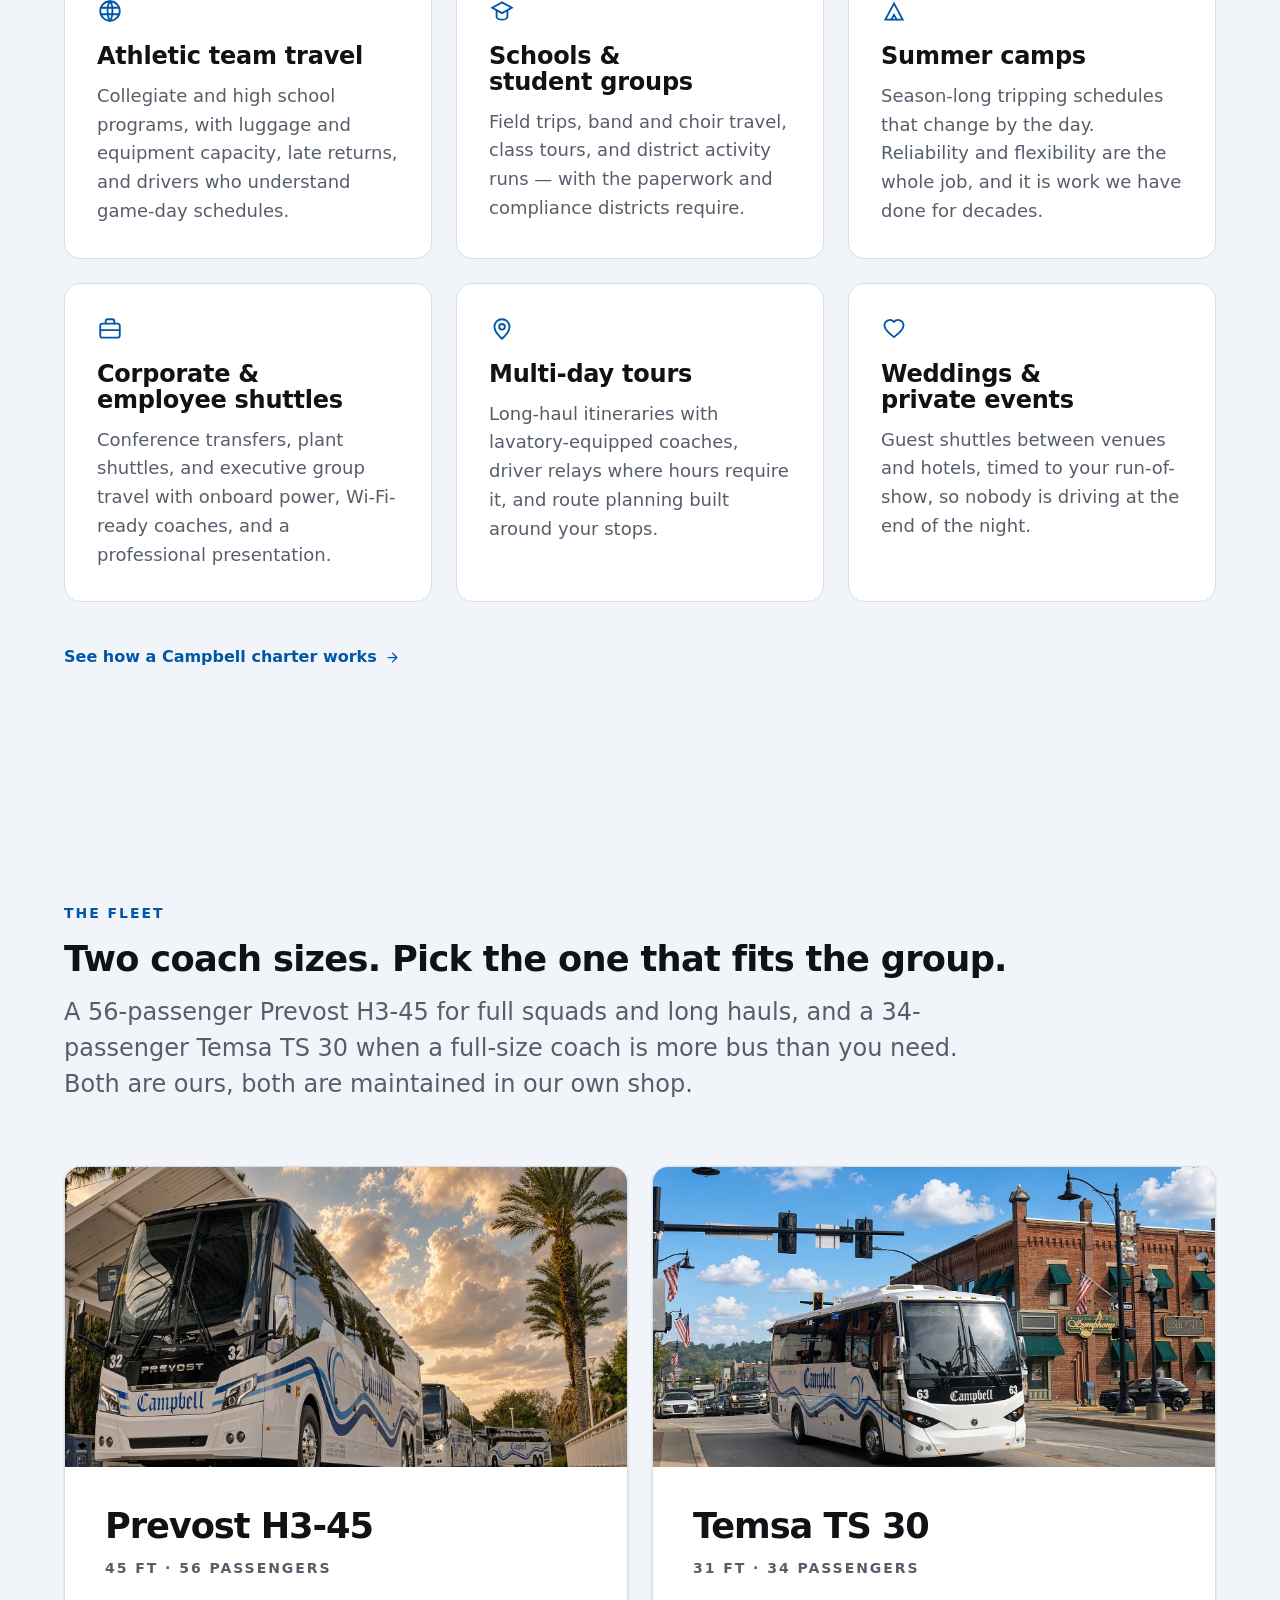
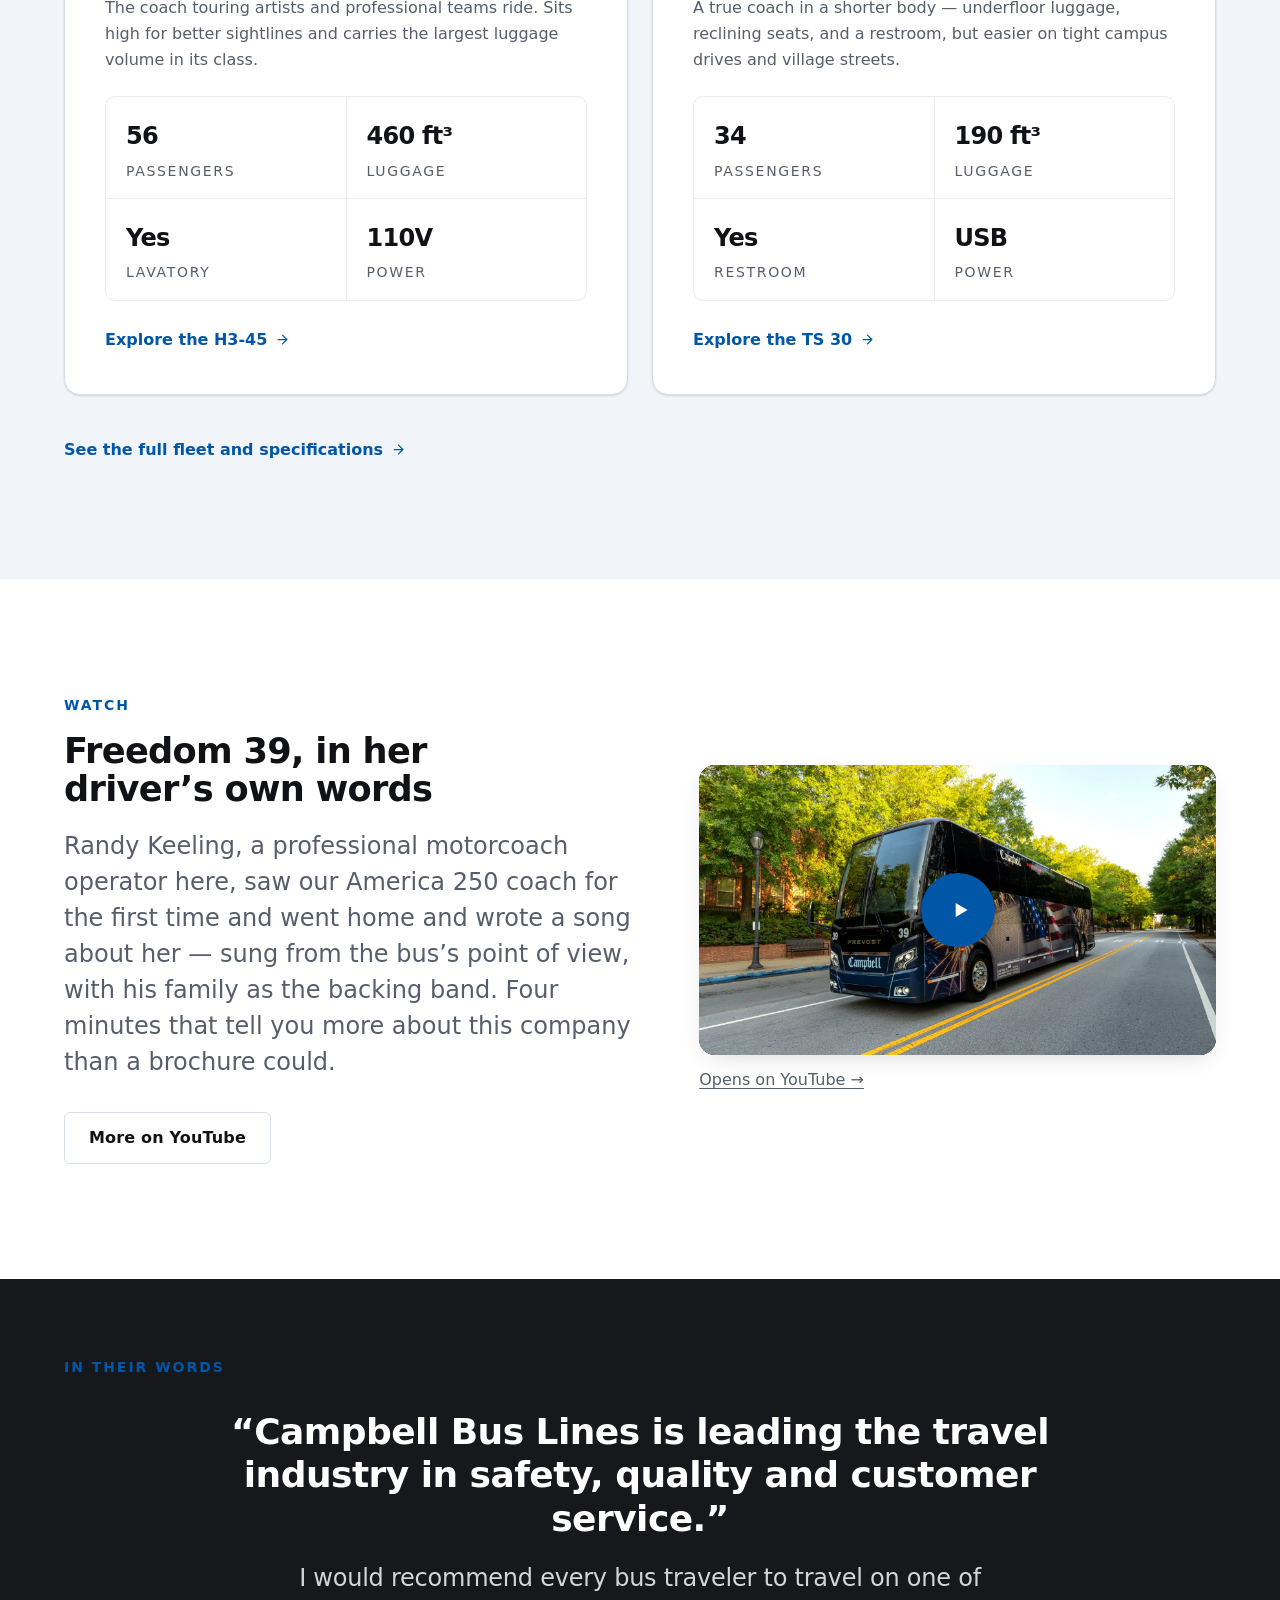
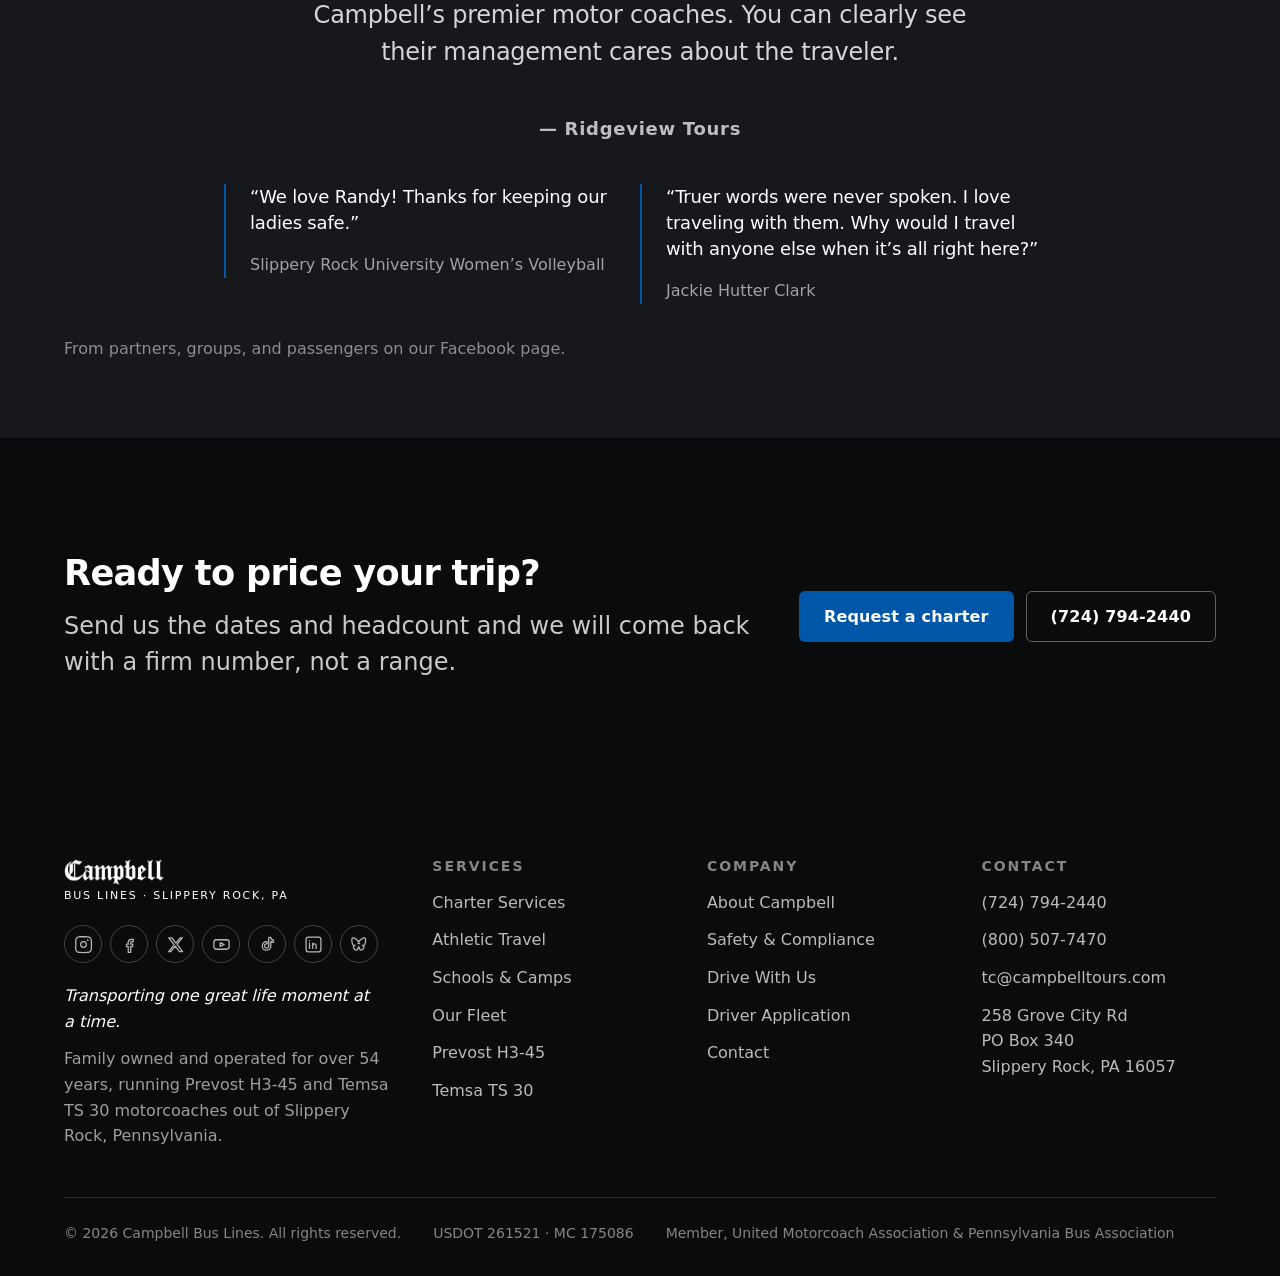
==== commit a95925bb: "Wire coach pages into the funnel" ====
--- a/site/index.html
+++ b/site/index.html
@@ -21,7 +21,7 @@
     "description": "Family-owned charter bus and motorcoach company in Slippery Rock, PA, operating Prevost H3-45 and Temsa TS 30 motorcoaches.",
     "telephone": "+1-724-794-2440",
     "email": "tc@campbelltours.com",
-    "url": "https://campbellbuslines.example",
+    "url": "https://campbell-bus-lines.onrender.com",
     "address": {
       "@type": "PostalAddress",
       "streetAddress": "258 Grove City Rd",
@@ -48,7 +48,14 @@
       </a>
       <nav class="nav" id="primary-nav" data-open="false" aria-label="Primary">
           <a href="charters.html">Charter Services</a>
-          <a href="fleet.html">Our Fleet</a>
+          <div class="nav__group" data-nav-group>
+            <a class="nav__group-link" href="fleet.html">Our Fleet<svg class="nav__caret" width="12" height="12" viewBox="0 0 24 24" fill="none" stroke="currentColor" stroke-width="2.4" stroke-linecap="round" stroke-linejoin="round" aria-hidden="true"><path d="m6 9 6 6 6-6"/></svg></a>
+            <div class="submenu">
+              <a href="fleet.html"><span class="submenu__name">Fleet overview</span><span class="submenu__meta">Both coaches, side by side</span></a>
+              <a href="coach-h3-45.html"><span class="submenu__name">Prevost H3-45</span><span class="submenu__meta">45 ft &middot; 56 passengers</span></a>
+              <a href="coach-ts-30.html"><span class="submenu__name">Temsa TS 30</span><span class="submenu__meta">31 ft &middot; 34 passengers</span></a>
+            </div>
+          </div>
           <a href="about.html">About</a>
           <a href="drivers.html">Drive With Us</a>
           <a href="contact.html">Contact</a>
@@ -192,15 +199,15 @@
         </div>
         <div class="showroom showroom--2up">
           <article class="coach reveal">
-            <div class="coach__media">
+            <a class="coach__media" href="coach-h3-45.html" aria-label="Prevost H3-45 — full detail page">
               <picture>
                 <source media="(max-width: 760px)" srcset="assets/coach-h345-mobile.jpg">
                 <img src="assets/coach-h345.jpg" alt="A white Prevost H3-45 luxury touring motorcoach in Campbell livery" width="1600" height="1066" loading="lazy">
               </picture>
-            </div>
+            </a>
             <div class="coach__body">
               <div class="coach__head">
-                <h3 class="coach__name">Prevost H3-45</h3>
+                <h3 class="coach__name"><a href="coach-h3-45.html">Prevost H3-45</a></h3>
                 <span class="coach__sub">45 ft &middot; 56 passengers</span>
               </div>
               <p class="coach__lede">The coach touring artists and professional teams ride. Sits high for better sightlines and carries the largest luggage volume in its class.</p>
@@ -209,15 +216,15 @@
             </div>
           </article>
           <article class="coach reveal">
-            <div class="coach__media">
+            <a class="coach__media" href="coach-ts-30.html" aria-label="Temsa TS 30 — full detail page">
               <picture>
                 <source media="(max-width: 760px)" srcset="assets/coach-ts30-mobile.jpg">
                 <img src="assets/coach-ts30.jpg" alt="A white Temsa TS 30 mid-size coach in Campbell livery" width="1600" height="1066" loading="lazy">
               </picture>
-            </div>
+            </a>
             <div class="coach__body">
               <div class="coach__head">
-                <h3 class="coach__name">Temsa TS 30</h3>
+                <h3 class="coach__name"><a href="coach-ts-30.html">Temsa TS 30</a></h3>
                 <span class="coach__sub">31 ft &middot; 34 passengers</span>
               </div>
               <p class="coach__lede">A true coach in a shorter body — underfloor luggage, reclining seats, and a restroom, but easier on tight campus drives and village streets.</p>
--- a/site/styles.css
+++ b/site/styles.css
@@ -584,3 +584,106 @@
 .spec-table td { font-weight: 600; text-align: right; }
 .spec-cols { display: grid; grid-template-columns: 1fr 1fr; gap: clamp(var(--space-8), 5vw, var(--space-16)); align-items: start; }
 @media (max-width: 820px) { .spec-cols { grid-template-columns: 1fr; } }
+
+/* ---------- fleet dropdown in nav ---------- */
+.nav__group { position: relative; display: flex; align-items: center; }
+.nav__group-link { display: inline-flex; align-items: center; gap: 5px; }
+.nav__caret { transition: transform .18s ease; opacity: .6; }
+.nav__group:hover .nav__caret,
+.nav__group:focus-within .nav__caret { transform: rotate(180deg); opacity: 1; }
+.submenu {
+  position: absolute; top: 100%; left: 50%; transform: translate(-50%, 6px);
+  margin-top: 10px; min-width: 268px; padding: var(--space-3);
+  background: var(--color-bg); border: 1px solid var(--color-border);
+  border-radius: 14px; box-shadow: 0 18px 44px rgba(10, 11, 13, .16);
+  display: grid; gap: 2px; opacity: 0; visibility: hidden;
+  transition: opacity .16s ease, transform .16s ease, visibility .16s;
+  z-index: 60;
+}
+.submenu::before { content: ""; position: absolute; top: -12px; left: 0; right: 0; height: 12px; }
+.nav__group:hover .submenu,
+.nav__group:focus-within .submenu,
+.nav__group[data-open="true"] .submenu {
+  opacity: 1; visibility: visible; transform: translate(-50%, 0);
+}
+.submenu a {
+  display: grid; gap: 1px; padding: 10px 12px; border-radius: 9px;
+  text-decoration: none; transition: background .14s ease;
+}
+.submenu a:hover, .submenu a:focus-visible { background: var(--color-accent-soft); }
+.submenu a[aria-current="page"] { background: var(--color-accent-soft); }
+.submenu__name { font-weight: 600; color: var(--color-text); font-size: var(--text-sm); }
+.submenu__meta { font-size: var(--text-xs); color: var(--color-text-muted); }
+[data-theme="dark"] .submenu { background: var(--color-surface-2); }
+[data-theme="dark"] .submenu a:hover,
+[data-theme="dark"] .submenu a:focus-visible,
+[data-theme="dark"] .submenu a[aria-current="page"] { background: rgba(89, 165, 240, .14); }
+
+@media (max-width: 980px) {
+  .nav__group { display: block; }
+  .nav__caret { display: none; }
+  .submenu {
+    position: static; transform: none; opacity: 1; visibility: visible;
+    min-width: 0; margin: 4px 0 var(--space-3) var(--space-4);
+    padding: 0 0 0 var(--space-4); background: none; border: none;
+    border-left: 2px solid var(--color-border); border-radius: 0; box-shadow: none;
+  }
+  .submenu a { padding: 7px 0; }
+  .submenu a:hover, .submenu a:focus-visible,
+  .submenu a[aria-current="page"] { background: none; color: var(--color-accent); }
+  .submenu__meta { display: none; }
+}
+
+/* ---------- next-step band (cross-links between coach pages) ---------- */
+.nextup { display: grid; grid-template-columns: 1fr 1fr; gap: var(--space-6); }
+.nextup__card {
+  display: grid; grid-template-columns: 116px 1fr; gap: var(--space-5);
+  align-items: center; padding: var(--space-5);
+  border: 1px solid var(--color-border); border-radius: 14px;
+  background: var(--color-bg); text-decoration: none;
+  transition: border-color .18s ease, transform .18s ease, box-shadow .18s ease;
+}
+.nextup__card:hover {
+  border-color: var(--color-accent); transform: translateY(-3px);
+  box-shadow: 0 14px 34px rgba(10, 11, 13, .1);
+}
+.nextup__card img {
+  width: 116px; height: 78px; object-fit: cover; border-radius: 9px; display: block;
+}
+.nextup__eyebrow {
+  font-size: var(--text-xs); letter-spacing: .1em; text-transform: uppercase;
+  color: var(--color-text-muted); margin-bottom: 3px;
+}
+.nextup__name {
+  font-family: var(--font-display); font-weight: 700; font-size: var(--text-md);
+  color: var(--color-text); margin-bottom: 3px; line-height: 1.2;
+}
+.nextup__meta { font-size: var(--text-sm); color: var(--color-text-muted); }
+.nextup__go {
+  display: inline-flex; align-items: center; gap: 6px; margin-top: 8px;
+  font-size: var(--text-sm); font-weight: 600; color: var(--color-accent);
+}
+@media (max-width: 820px) {
+  .nextup { grid-template-columns: 1fr; }
+}
+@media (max-width: 460px) {
+  .nextup__card { grid-template-columns: 1fr; }
+  .nextup__card img { width: 100%; height: 150px; }
+}
+
+/* ---------- breadcrumb ---------- */
+.crumbs {
+  display: flex; flex-wrap: wrap; align-items: center; gap: 8px;
+  font-size: var(--text-xs); letter-spacing: .04em;
+  padding: var(--space-4) 0 0;
+}
+.crumbs a { color: var(--color-text-muted); text-decoration: none; }
+.crumbs a:hover { color: var(--color-accent); }
+.crumbs span[aria-current] { color: var(--color-text); font-weight: 600; }
+.crumbs svg { opacity: .45; flex: none; }
+
+a.coach__media { display: block; overflow: hidden; }
+a.coach__media img { transition: transform .5s cubic-bezier(.2,.7,.3,1); }
+a.coach__media:hover img { transform: scale(1.035); }
+.coach__name a { color: inherit; text-decoration: none; }
+.coach__name a:hover { color: var(--color-accent); }
